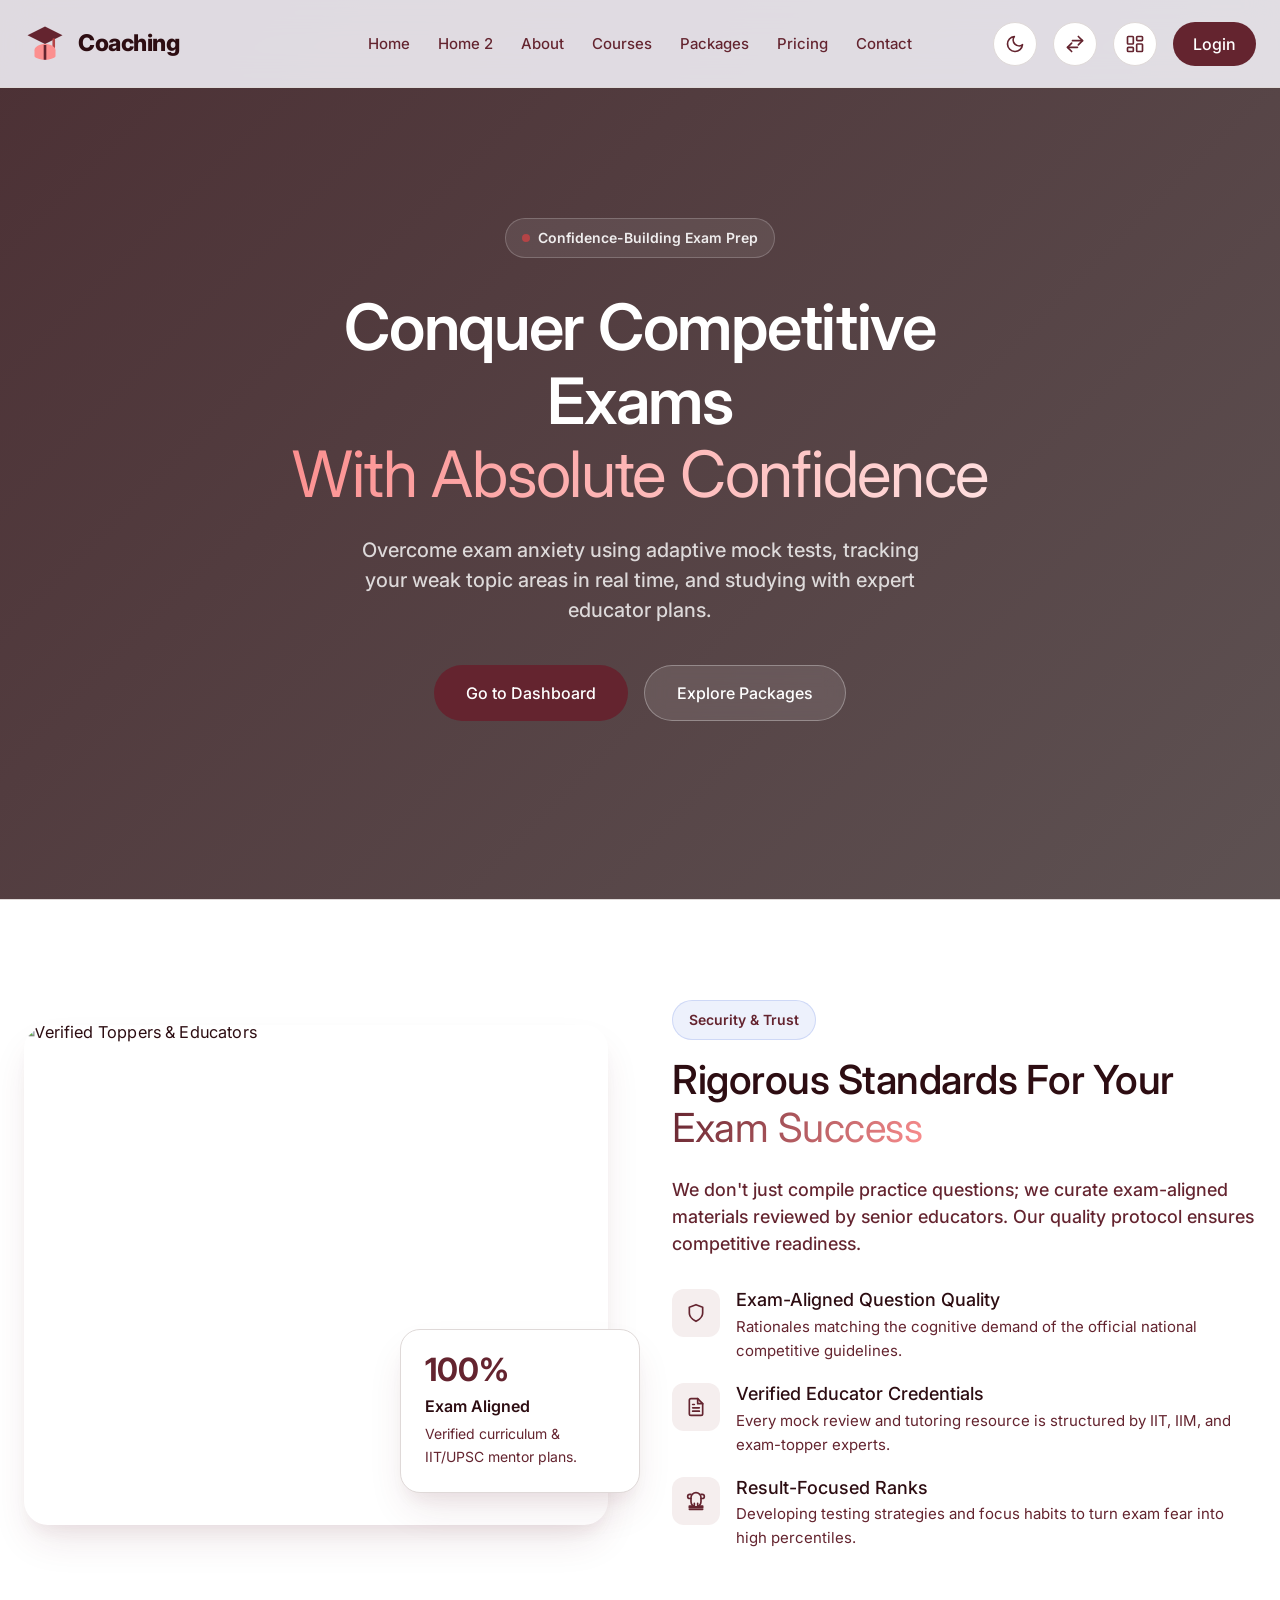
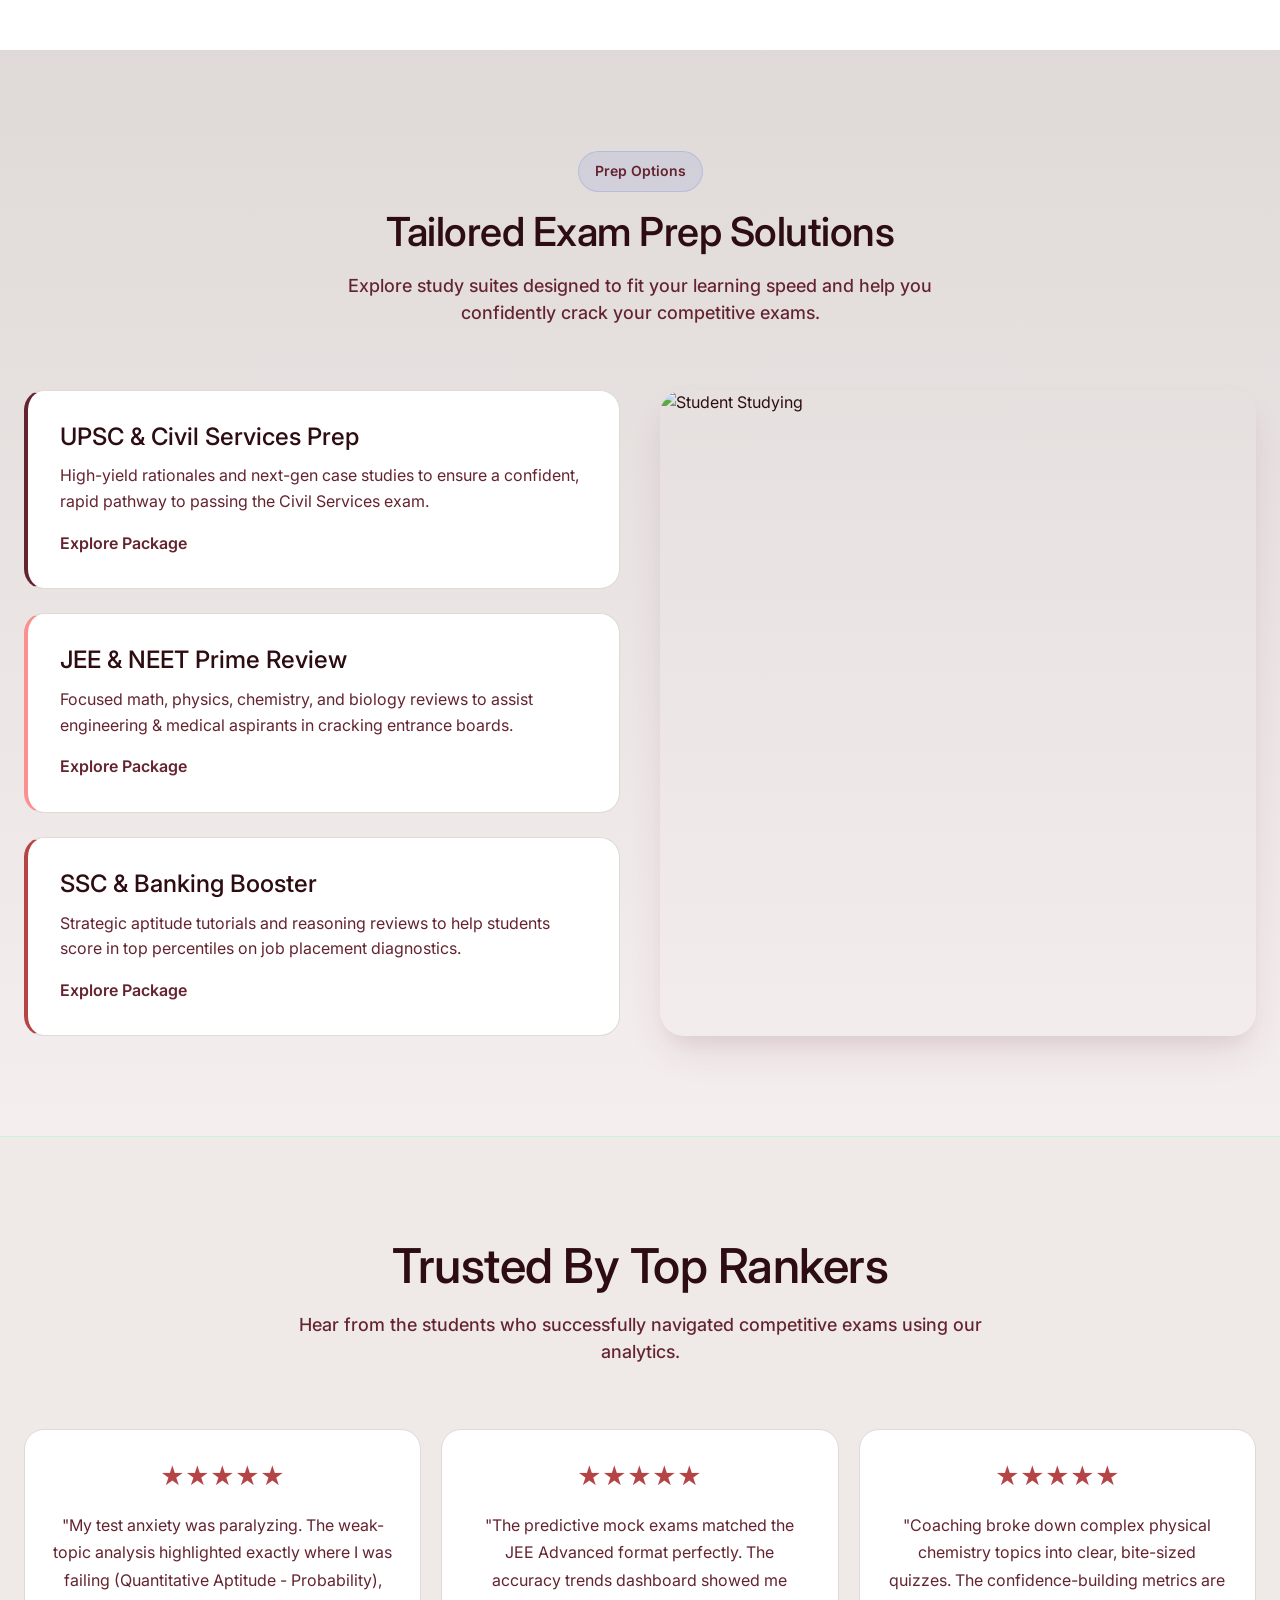
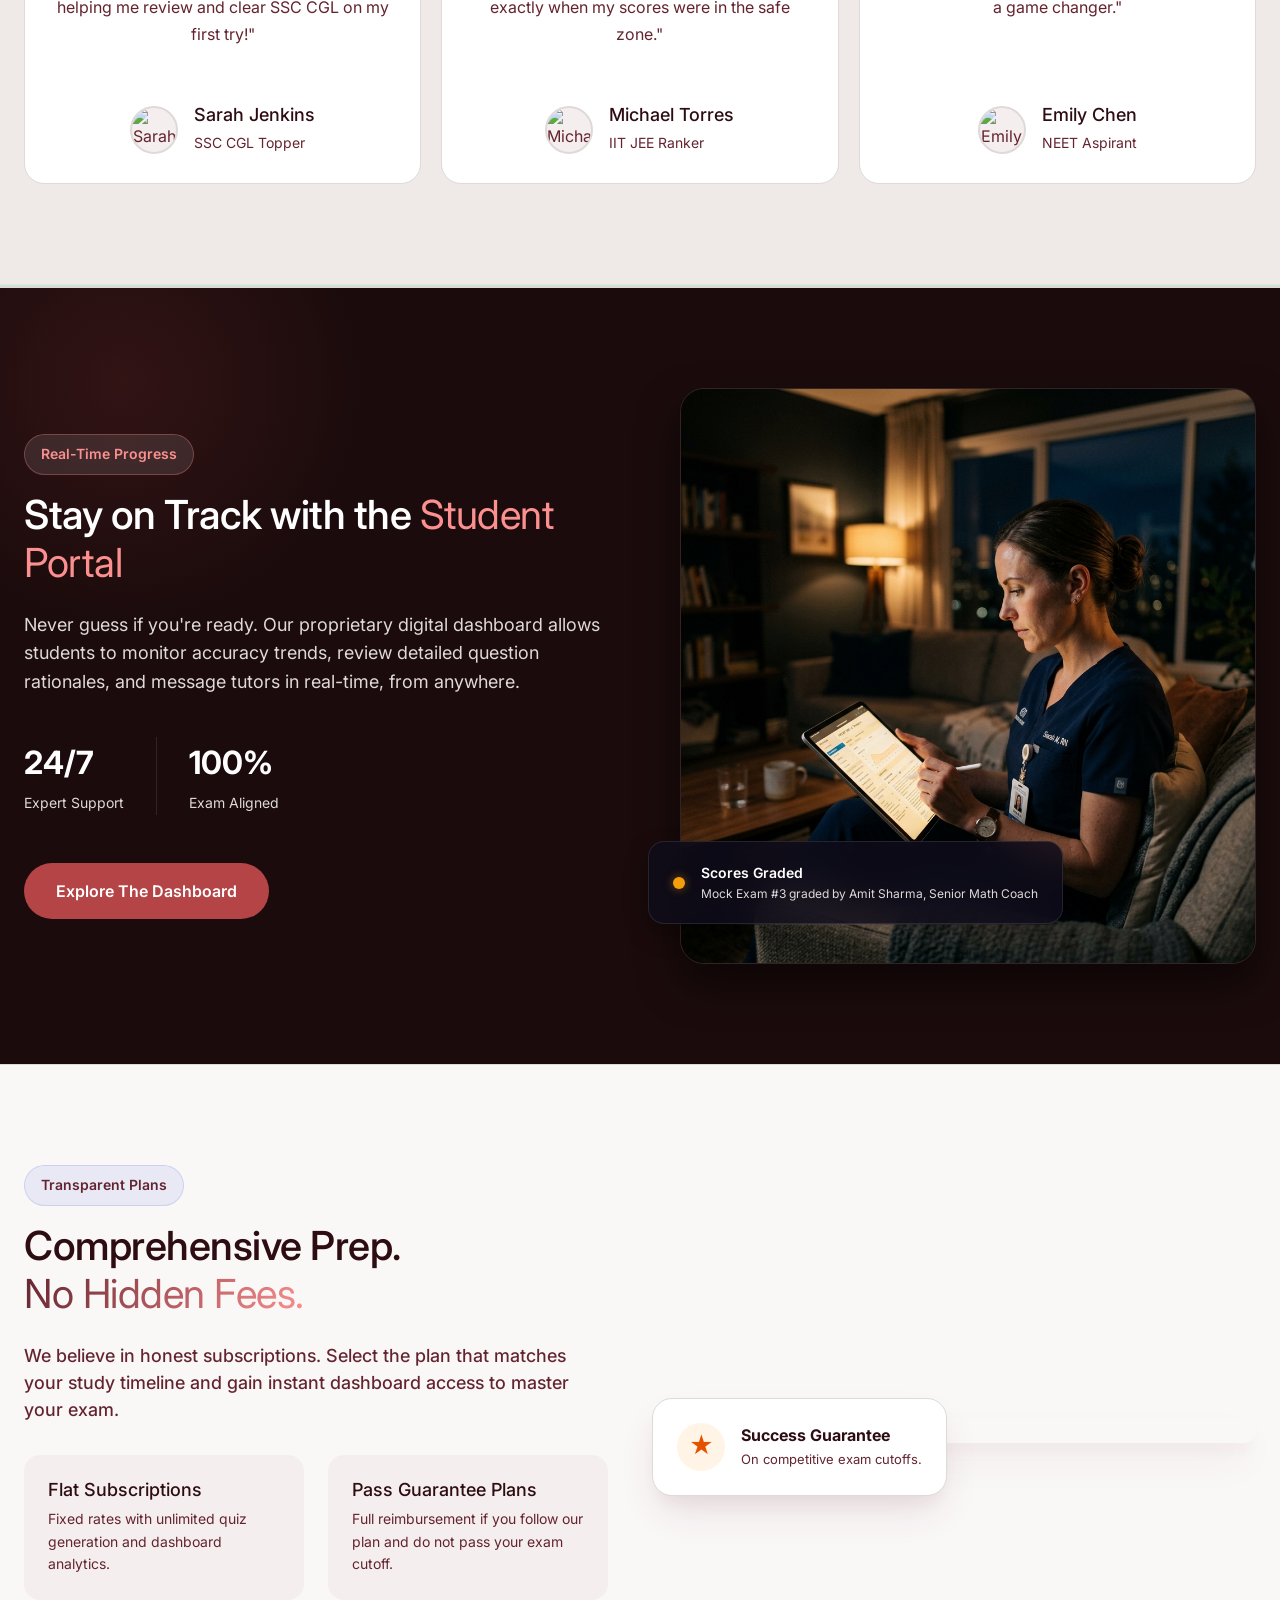
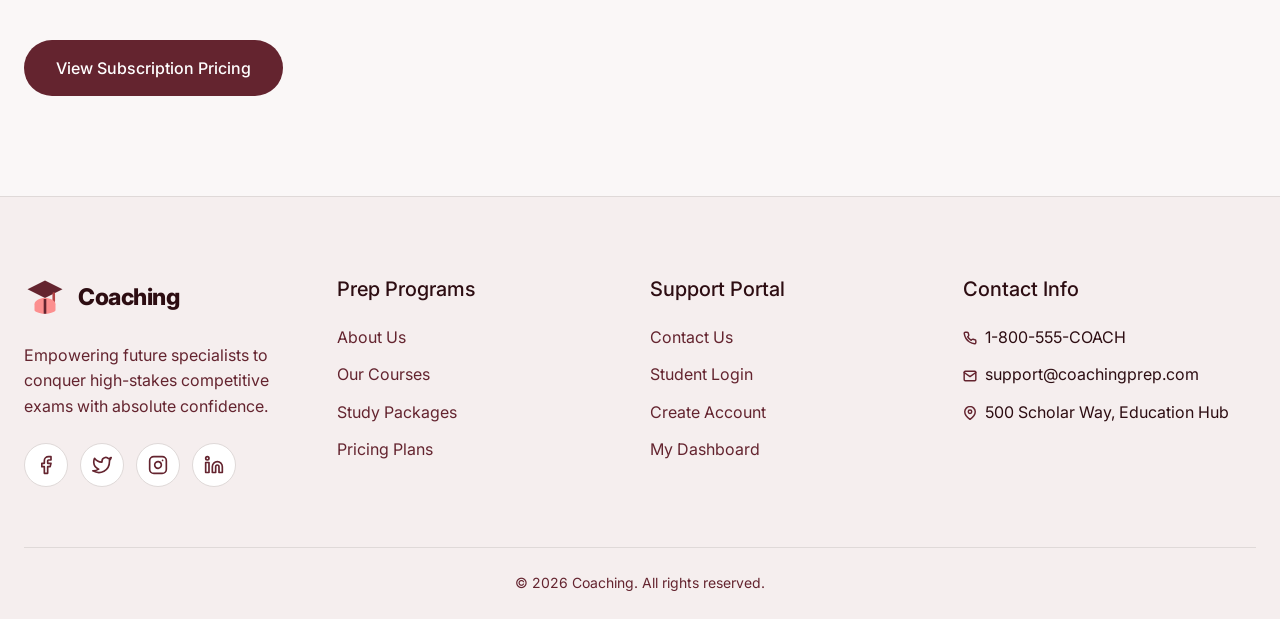
==== index.html @ 8ea2086d "Initial commit" ====
<!DOCTYPE html>
<html lang="en">
<head>
    <meta charset="UTF-8">
    <meta name="viewport" content="width=device-width, initial-scale=1.0">
    <title>Coaching | Competitive Exams Preparation Platform</title>
    <meta name="description" content="Conquer UPSC, JEE, NEET, SSC, and Banking exams. Data-driven study planning, weak topic tracking, and confidence-building progress metrics for ambitious students.">
    <link rel="icon" type="image/svg+xml" href="assets/images/favicon.svg">
    <link rel="stylesheet" href="assets/css/style.css">
    <link rel="stylesheet" href="assets/css/dark-mode.css">
    <link rel="stylesheet" href="assets/css/rtl.css">
</head>
<body>

    <nav class="navbar">
        <div class="container">
            <a href="index.html" class="nav-brand">
                <img src="assets/images/logo.svg" alt="Coaching Logo" class="nav-brand-img">
                <span>Coaching<span class="brand-accent"></span></span>
            </a>
            <ul class="nav-links">
                <li><a href="index.html" class="active">Home</a></li>
                <li><a href="home-2.html">Home 2</a></li>
                <li><a href="about.html">About</a></li>
                <li><a href="courses.html">Courses</a></li>
                <li><a href="study-packages.html">Packages</a></li>
                <li><a href="pricing.html">Pricing</a></li>
                <li><a href="contact.html">Contact</a></li>
            </ul>
            <div class="nav-actions">
                <button id="themeToggle" class="action-icon" aria-label="Toggle Dark Mode" title="Toggle Dark Mode"><svg width="20" height="20" viewBox="0 0 24 24" fill="none" stroke="currentColor" stroke-width="2" stroke-linecap="round" stroke-linejoin="round" style="vertical-align: middle;"><path d="M21 12.79A9 9 0 1 1 11.21 3 7 7 0 0 0 21 12.79z"/></svg></button>
                <button id="rtlToggle" class="action-icon" aria-label="Toggle RTL" title="Toggle RTL"><svg width="20" height="20" viewBox="0 0 24 24" fill="none" stroke="currentColor" stroke-width="2" stroke-linecap="round" stroke-linejoin="round" style="vertical-align: middle;"><polyline points="16 3 21 8 16 13"/><line x1="21" y1="8" x2="9" y2="8"/><polyline points="8 21 3 16 8 11"/><line x1="3" y1="16" x2="15" y2="16"/></svg></button>
                <a href="dashboard.html" class="action-icon" aria-label="Dashboard" title="Dashboard">
                    <svg width="20" height="20" viewBox="0 0 24 24" fill="none" stroke="currentColor" stroke-width="2" stroke-linecap="round" stroke-linejoin="round"><rect width="7" height="9" x="3" y="3" rx="1"/><rect width="7" height="5" x="14" y="3" rx="1"/><rect width="7" height="9" x="14" y="12" rx="1"/><rect width="7" height="5" x="3" y="16" rx="1"/></svg>
                </a>
                <a href="login.html" class="btn btn-primary" style="height: 44px; padding: 0 20px;">Login</a>
                <button class="mobile-menu-toggle action-icon" aria-label="Toggle Menu">☰</button>
            </div>
        </div>
    </nav>

    <!-- Premium SaaS Hero -->
    <section class="hero-premium hero-has-bg" style="background-image: url('https://images.unsplash.com/photo-1523240795612-9a054b0db644?auto=format&fit=crop&w=1600&q=80');">
        <!-- Dark overlay (hidden on 360px, visible on 768px+) -->
        <div class="hero-bg-overlay"></div>
        <div class="container">
            <div class="hero-premium-grid">
                
                <!-- Left Content: 55% -->
                <div class="hero-premium-content fade-up">
                    <div class="badge-premium">
                        <div class="badge-pulse"></div>
                        Confidence-Building Exam Prep
                    </div>
                    
                    <h1>
                        Conquer Competitive Exams<br>
                        <span class="text-highlight">With Absolute Confidence</span>
                    </h1>
                    
                    <p class="subheading" style="transition-delay: 0.1s;">
                        Overcome exam anxiety using adaptive mock tests, tracking your weak topic areas in real time, and studying with expert educator plans.
                    </p>
                    
                    <div class="hero-premium-actions" style="transition-delay: 0.2s;">
                        <a href="dashboard.html" class="btn btn-primary" style="height: 56px; padding: 0 32px; font-size: 16px;">Go to Dashboard</a>
                        <a href="study-packages.html" class="btn btn-glass" style="height: 56px; padding: 0 32px; font-size: 16px; display: inline-flex; align-items: center; justify-content: center; border-radius: 50px; text-decoration: none; font-weight: 500;">Explore Packages</a>
                    </div>
                </div>

                <!-- Right Visual: 45% -->
                <div class="hero-premium-visual fade-up" style="transition-delay: 0.2s;">
                    <div class="hero-image-card">
                        <img src="https://images.unsplash.com/photo-1523240795612-9a054b0db644?auto=format&fit=crop&w=1600&q=80" alt="Coaching Prep Platform" class="img-cover">
                    </div>
                </div>

            </div>
        </div>
    </section>

    <!-- 1. Rigorous Prep Vetting -->
    <section class="premium-section" style="padding: 100px 0; overflow: hidden;">
        <div class="container">
            <div class="grid-2 tab-stack image-first" style="align-items: center; gap: 64px;">
                <!-- Image Side -->
                <div class="fade-up" style="position: relative;">
                    <div style="position: relative; border-radius: 24px; overflow: hidden; box-shadow: var(--shadow-hover);">
                        <img src="https://images.unsplash.com/photo-1427504494785-3a9ca7044f45?auto=format&fit=crop&w=800&q=80" alt="Verified Toppers & Educators" class="img-cover" style="height: 500px; transform: scale(1.02); transition: var(--transition);">
                    </div>
                    <!-- Glassmorphism Badge -->
                    <div class="floating-badge-right" style="position: absolute; bottom: 32px; right: -32px; background: var(--card-bg); border: 1px solid var(--border-color); padding: 24px; border-radius: 20px; box-shadow: var(--shadow-hover); max-width: 240px; z-index: 2;">
                        <div style="color: var(--primary-accent); font-size: 32px; font-weight: 700; line-height: 1;">100%</div>
                        <div style="font-weight: 600; color: var(--text-primary); margin-top: 8px;">Exam Aligned</div>
                        <p style="color: var(--text-secondary); font-size: 14px; margin-top: 4px; margin-bottom: 0;">Verified curriculum & IIT/UPSC mentor plans.</p>
                    </div>
                </div>
                <!-- Content Side -->
                <div class="fade-up" style="transition-delay: 0.2s;">
                    <div class="badge-premium" style="margin-bottom: 16px;">Security & Trust</div>
                    <h2 style="font-size: 40px; line-height: 1.2; margin-bottom: 24px;">Rigorous Standards For Your <span class="text-highlight">Exam Success</span></h2>
                    <p class="subheading" style="margin-bottom: 32px;">We don't just compile practice questions; we curate exam-aligned materials reviewed by senior educators. Our quality protocol ensures competitive readiness.</p>
                    
                    <div style="display: flex; flex-direction: column; gap: 20px;">
                        <div style="display: flex; gap: 16px; align-items: flex-start;">
                            <div style="width: 48px; height: 48px; border-radius: 12px; background: var(--secondary-bg); color: var(--primary-accent); display: flex; align-items: center; justify-content: center; flex-shrink: 0;">
                                <svg width="20" height="20" viewBox="0 0 24 24" fill="none" stroke="currentColor" stroke-width="2" stroke-linecap="round" stroke-linejoin="round"><path d="M12 22s8-4 8-10V5l-8-3-8 3v7c0 6 8 10 8 10z"/></svg>
                            </div>
                            <div>
                                <h4 style="font-size: 18px; margin-bottom: 4px;">Exam-Aligned Question Quality</h4>
                                <p style="color: var(--text-secondary); font-size: 15px; margin: 0;">Rationales matching the cognitive demand of the official national competitive guidelines.</p>
                            </div>
                        </div>
                        <div style="display: flex; gap: 16px; align-items: flex-start;">
                            <div style="width: 48px; height: 48px; border-radius: 12px; background: var(--secondary-bg); color: var(--primary-accent); display: flex; align-items: center; justify-content: center; flex-shrink: 0;">
                                <svg width="20" height="20" viewBox="0 0 24 24" fill="none" stroke="currentColor" stroke-width="2" stroke-linecap="round" stroke-linejoin="round"><path d="M14 2H6a2 2 0 0 0-2 2v16a2 2 0 0 0 2 2h12a2 2 0 0 0 2-2V8z"/><polyline points="14 2 14 8 20 8"/><line x1="16" y1="13" x2="8" y2="13"/><line x1="16" y1="17" x2="8" y2="17"/><polyline points="10 9 9 9 8 9"/></svg>
                            </div>
                            <div>
                                <h4 style="font-size: 18px; margin-bottom: 4px;">Verified Educator Credentials</h4>
                                <p style="color: var(--text-secondary); font-size: 15px; margin: 0;">Every mock review and tutoring resource is structured by IIT, IIM, and exam-topper experts.</p>
                            </div>
                        </div>
                        <div style="display: flex; gap: 16px; align-items: flex-start;">
                            <div style="width: 48px; height: 48px; border-radius: 12px; background: var(--secondary-bg); color: var(--primary-accent); display: flex; align-items: center; justify-content: center; flex-shrink: 0;">
                                <svg width="20" height="20" viewBox="0 0 24 24" fill="none" stroke="currentColor" stroke-width="2" stroke-linecap="round" stroke-linejoin="round"><path d="M6 9H4.5a2.5 2.5 0 0 1 0-5H6"/><path d="M18 9h1.5a2.5 2.5 0 0 0 0-5H18"/><path d="M4 22h16"/><path d="M10 14.66V17c0 .55-.45 1-1 1H4v2h16v-2h-5c-.55 0-1-.45-1-1v-2.34"/><path d="M12 2a6 6 0 0 1 6 6v5a6 6 0 0 1-6 6 6 6 0 0 1-6-6V8a6 6 0 0 1 6-6z"/></svg>
                            </div>
                            <div>
                                <h4 style="font-size: 18px; margin-bottom: 4px;">Result-Focused Ranks</h4>
                                <p style="color: var(--text-secondary); font-size: 15px; margin: 0;">Developing testing strategies and focus habits to turn exam fear into high percentiles.</p>
                            </div>
                        </div>
                    </div>
                </div>
            </div>
        </div>
    </section>

    <!-- 2. Bespoke Study Packages -->
    <section class="premium-section bg-secondary" style="padding: 100px 0; position: relative;">
        <div class="container">
            <div class="section-header text-center fade-up">
                <div class="badge-premium" style="margin-bottom: 16px; margin-left: auto; margin-right: auto;">Prep Options</div>
                <h2 style="font-size: 40px;">Tailored Exam Prep Solutions</h2>
                <p class="subheading" style="margin-left: auto; margin-right: auto; max-width: 600px;">Explore study suites designed to fit your learning speed and help you confidently crack your competitive exams.</p>
            </div>
            
            <div class="grid-2 prep-options-grid" style="gap: 40px; margin-top: 64px; align-items: center;">
                <!-- Left: Stacked Premium Cards -->
                <div class="prep-options-cards" style="display: flex; flex-direction: column; gap: 24px;">
                    <div class="card fade-up" style="border-left: 4px solid var(--primary-accent); padding: 32px; transition: var(--transition);">
                        <h3 style="font-size: 24px; margin-bottom: 12px;">UPSC &amp; Civil Services Prep</h3>
                        <p style="color: var(--text-secondary); margin-bottom: 16px;">High-yield rationales and next-gen case studies to ensure a confident, rapid pathway to passing the Civil Services exam.</p>
                        <a href="study-packages.html" style="color: var(--primary-accent); font-weight: 600; text-decoration: none; display: inline-flex; align-items: center; gap: 8px;">Explore Package</a>
                    </div>
                    <div class="card fade-up" style="border-left: 4px solid var(--support-accent); padding: 32px; transition: var(--transition); transition-delay: 0.1s;">
                        <h3 style="font-size: 24px; margin-bottom: 12px;">JEE &amp; NEET Prime Review</h3>
                        <p style="color: var(--text-secondary); margin-bottom: 16px;">Focused math, physics, chemistry, and biology reviews to assist engineering &amp; medical aspirants in cracking entrance boards.</p>
                        <a href="study-packages.html" style="color: var(--primary-accent); font-weight: 600; text-decoration: none; display: inline-flex; align-items: center; gap: 8px;">Explore Package</a>
                    </div>
                    <div class="card fade-up" style="border-left: 4px solid var(--highlight-accent); padding: 32px; transition: var(--transition); transition-delay: 0.2s;">
                        <h3 style="font-size: 24px; margin-bottom: 12px;">SSC &amp; Banking Booster</h3>
                        <p style="color: var(--text-secondary); margin-bottom: 16px;">Strategic aptitude tutorials and reasoning reviews to help students score in top percentiles on job placement diagnostics.</p>
                        <a href="study-packages.html" style="color: var(--primary-accent); font-weight: 600; text-decoration: none; display: inline-flex; align-items: center; gap: 8px;">Explore Package</a>
                    </div>
                </div>
                
                <!-- Right: Large Image -->
                <div class="fade-up prep-options-image" style="height: 100%; transition-delay: 0.3s;">
                    <img src="https://images.unsplash.com/photo-1516321318423-f06f85e504b3?auto=format&fit=crop&w=800&q=80" alt="Student Studying" style="width: 100%; height: 100%; object-fit: cover; border-radius: 24px; box-shadow: var(--shadow-hover); min-height: 500px;">
                </div>
            </div>
        </div>
    </section>

    <!-- Student Testimonials -->
    <section class="bg-secondary">
        <div class="container text-center fade-up">
            <div class="section-header">
                <h2>Trusted By Top Rankers</h2>
                <p class="subheading">Hear from the students who successfully navigated competitive exams using our analytics.</p>
            </div>
            <div class="grid-3">
                <div class="card" style="align-items: center; text-align: center; display: flex; flex-direction: column;">
                    <div style="color: var(--highlight-accent); font-size: 24px; margin-bottom: 16px;">★★★★★</div>
                    <p class="card-text" style="flex-grow: 1;">"My test anxiety was paralyzing. The weak-topic analysis highlighted exactly where I was failing (Quantitative Aptitude - Probability), helping me review and clear SSC CGL on my first try!"</p>
                    <div style="margin-top: 24px; display: flex; align-items: center; justify-content: center; gap: 16px; width: 100%;">
                        <div style="width: 48px; height: 48px; border-radius: 50%; background: var(--secondary-bg); display: flex; align-items: center; justify-content: center; color: var(--primary-accent); border: 2px solid var(--border-color); flex-shrink: 0;">
                            <img src="https://ui-avatars.com/api/?name=Sarah+Jenkins&background=7C3AED&color=fff" alt="Sarah Jenkins" style="width: 100%; height: 100%; border-radius: 50%; object-fit: cover;">
                        </div>
                        <div style="text-align: left;">
                            <h4 style="font-size: 18px; margin-bottom: 4px;">Sarah Jenkins</h4>
                            <span style="color: var(--text-secondary); font-size: 14px;">SSC CGL Topper</span>
                        </div>
                    </div>
                </div>
                <div class="card" style="align-items: center; text-align: center; display: flex; flex-direction: column;">
                    <div style="color: var(--highlight-accent); font-size: 24px; margin-bottom: 16px;">★★★★★</div>
                    <p class="card-text" style="flex-grow: 1;">"The predictive mock exams matched the JEE Advanced format perfectly. The accuracy trends dashboard showed me exactly when my scores were in the safe zone."</p>
                    <div style="margin-top: 24px; display: flex; align-items: center; justify-content: center; gap: 16px; width: 100%;">
                        <div style="width: 48px; height: 48px; border-radius: 50%; background: var(--secondary-bg); display: flex; align-items: center; justify-content: center; color: var(--primary-accent); border: 2px solid var(--border-color); flex-shrink: 0;">
                            <img src="https://ui-avatars.com/api/?name=Michael+Torres&background=7C3AED&color=fff" alt="Michael Torres" style="width: 100%; height: 100%; border-radius: 50%; object-fit: cover;">
                        </div>
                        <div style="text-align: left;">
                            <h4 style="font-size: 18px; margin-bottom: 4px;">Michael Torres</h4>
                            <span style="color: var(--text-secondary); font-size: 14px;">IIT JEE Ranker</span>
                        </div>
                    </div>
                </div>
                <div class="card" style="align-items: center; text-align: center; display: flex; flex-direction: column;">
                    <div style="color: var(--highlight-accent); font-size: 24px; margin-bottom: 16px;">★★★★★</div>
                    <p class="card-text" style="flex-grow: 1;">"Coaching broke down complex physical chemistry topics into clear, bite-sized quizzes. The confidence-building metrics are a game changer."</p>
                    <div style="margin-top: 24px; display: flex; align-items: center; justify-content: center; gap: 16px; width: 100%;">
                        <div style="width: 48px; height: 48px; border-radius: 50%; background: var(--secondary-bg); display: flex; align-items: center; justify-content: center; color: var(--primary-accent); border: 2px solid var(--border-color); flex-shrink: 0;">
                            <img src="https://ui-avatars.com/api/?name=Emily+Chen&background=7C3AED&color=fff" alt="Emily Chen" style="width: 100%; height: 100%; border-radius: 50%; object-fit: cover;">
                        </div>
                        <div style="text-align: left;">
                            <h4 style="font-size: 18px; margin-bottom: 4px;">Emily Chen</h4>
                            <span style="color: var(--text-secondary); font-size: 14px;">NEET Aspirant</span>
                        </div>
                    </div>
                </div>
            </div>
        </div>
    </section>

    <!-- 3. Next-Gen Study Portal (Dark Mode Section) -->
    <section class="premium-section" style="padding: 100px 0; background: #1B0B0C; color: #FFFFFF; position: relative; overflow: hidden;">
        <!-- Glowing Orb Background Effect -->
        <div style="position: absolute; top: -20%; left: -10%; width: 500px; height: 500px; background: radial-gradient(circle, rgba(180, 68, 70, 0.15) 0%, rgba(27, 11, 12, 0) 70%); border-radius: 50%; z-index: 0;"></div>
        
        <div class="container" style="position: relative; z-index: 1;">
            <div class="grid-2 tab-stack" style="align-items: center; gap: 80px;">
                
                <!-- Content Side -->
                <div class="fade-up">
                    <div class="badge-premium" style="margin-bottom: 16px; background: rgba(255,255,255,0.1); color: #FC8F8F; border-color: rgba(252,143,143,0.3);">Real-Time Progress</div>
                    <h2 style="font-size: 40px; line-height: 1.2; margin-bottom: 24px; color: #FFFFFF;">Stay on Track with the <span style="color: #FC8F8F;">Student Portal</span></h2>
                    <p style="color: #DFD9D8; font-size: 18px; line-height: 1.6; margin-bottom: 40px;">Never guess if you're ready. Our proprietary digital dashboard allows students to monitor accuracy trends, review detailed question rationales, and message tutors in real-time, from anywhere.</p>
                    
                    <div style="display: flex; gap: 32px; margin-bottom: 48px;">
                        <div>
                            <div style="font-size: 32px; font-weight: 700; color: #FFFFFF; margin-bottom: 4px;">24/7</div>
                            <div style="color: #DFD9D8; font-size: 14px;">Expert Support</div>
                        </div>
                        <div style="width: 1px; background: rgba(255,255,255,0.1);"></div>
                        <div>
                            <div style="font-size: 32px; font-weight: 700; color: #FFFFFF; margin-bottom: 4px;">100%</div>
                            <div style="color: #DFD9D8; font-size: 14px;">Exam Aligned</div>
                        </div>
                    </div>
                    
                    <a href="dashboard.html" class="btn btn-primary" style="background: #B44446; border-color: #B44446; color: #FFFFFF; font-weight: 600; padding: 0 32px; height: 56px;">Explore The Dashboard</a>
                </div>

                <!-- Visual Side -->
                <div class="fade-up" style="position: relative; transition-delay: 0.2s;">
                    <img src="assets/images/digital_care_portal.png" alt="Student Progress Portal" style="width: 100%; border-radius: 24px; box-shadow: 0 20px 40px rgba(0,0,0,0.5); border: 1px solid rgba(255,255,255,0.1);">
                    
                    <!-- Floating UI Element -->
                    <div class="floating-badge-left" style="position: absolute; bottom: 40px; left: -32px; background: rgba(15,12,27,0.85); backdrop-filter: blur(16px); padding: 20px 24px; border-radius: 16px; border: 1px solid rgba(255,255,255,0.1); display: flex; align-items: center; gap: 16px; box-shadow: 0 10px 25px rgba(0,0,0,0.3);">
                        <div style="width: 12px; height: 12px; background: #F59E0B; border-radius: 50%; box-shadow: 0 0 10px rgba(245,158,11,0.5);"></div>
                        <div>
                            <div style="color: #FFFFFF; font-weight: 600; font-size: 14px;">Scores Graded</div>
                            <div style="color: #DFD9D8; font-size: 12px;">Mock Exam #3 graded by Amit Sharma, Senior Math Coach</div>
                        </div>
                    </div>
                </div>

            </div>
        </div>
    </section>

    <!-- 4. Transparent Pricing & Value -->
    <section class="premium-section" style="padding: 100px 0;">
        <div class="container">
            <div class="grid-2 tab-stack" style="align-items: center; gap: 64px;">
                <!-- Content Side -->
                <div class="fade-up">
                    <div class="badge-premium" style="margin-bottom: 16px;">Transparent Plans</div>
                    <h2 style="font-size: 40px; line-height: 1.2; margin-bottom: 24px;">Comprehensive Prep.<br><span class="text-highlight">No Hidden Fees.</span></h2>
                    <p class="subheading" style="margin-bottom: 32px;">We believe in honest subscriptions. Select the plan that matches your study timeline and gain instant dashboard access to master your exam.</p>
                    
                    <div class="grid-2" style="gap: 24px; margin-bottom: 40px;">
                        <div style="background: var(--secondary-bg); padding: 24px; border-radius: 16px;">
                            <h4 style="font-size: 18px; margin-bottom: 8px;">Flat Subscriptions</h4>
                            <p style="color: var(--text-secondary); font-size: 14px; margin: 0;">Fixed rates with unlimited quiz generation and dashboard analytics.</p>
                        </div>
                        <div style="background: var(--secondary-bg); padding: 24px; border-radius: 16px;">
                            <h4 style="font-size: 18px; margin-bottom: 8px;">Pass Guarantee Plans</h4>
                            <p style="color: var(--text-secondary); font-size: 14px; margin: 0;">Full reimbursement if you follow our plan and do not pass your exam cutoff.</p>
                        </div>
                    </div>
                    
                    <a href="pricing.html" class="btn btn-primary" style="height: 56px; padding: 0 32px; font-size: 16px;">View Subscription Pricing</a>
                </div>
                
                <!-- Image Side -->
                <div class="fade-up" style="position: relative; transition-delay: 0.2s;">
                    <img src="https://www.famu.edu/students/student-financial-services/img/Payment_In_Person_640x480.jpg" alt="Student Studying Review" style="width: 100%; border-radius: 24px; box-shadow: var(--shadow-hover);">
                    
                    <!-- Floating Guarantee Card -->
                    <div style="position: absolute; top: -20px; left: -20px; background: var(--card-bg); padding: 24px; border-radius: 20px; box-shadow: var(--shadow-hover); border: 1px solid var(--border-color); display: flex; align-items: center; gap: 16px; z-index: 2;">
                        <div style="width: 48px; height: 48px; background: #FFF4E5; color: #E65100; border-radius: 50%; display: flex; align-items: center; justify-content: center; font-size: 24px; font-weight: bold;">★</div>
                        <div>
                            <div style="font-weight: 700; color: var(--text-primary);">Success Guarantee</div>
                            <div style="color: var(--text-secondary); font-size: 13px;">On competitive exam cutoffs.</div>
                        </div>
                    </div>
                </div>
            </div>
        </div>
    </section>

    <!-- Footer -->
    <footer class="footer">
        <div class="container">
            <div class="footer-top grid-4">
                <div class="footer-widget">
                    <a href="index.html" class="nav-brand" style="margin-bottom: 24px; display: inline-flex;">
                        <img src="assets/images/logo.svg" alt="Coaching Logo" class="nav-brand-img">
                        <span>Coaching<span class="brand-accent"></span></span>
                    </a>
                    <p style="color: var(--text-secondary); margin-bottom: 24px;">Empowering future specialists to conquer high-stakes competitive exams with absolute confidence.</p>
                    <div class="social-icons-contact" style="display: flex; gap: 12px;">
                        <a href="#" aria-label="Facebook">
                            <svg width="20" height="20" viewBox="0 0 24 24" fill="none" stroke="currentColor" stroke-width="2" stroke-linecap="round" stroke-linejoin="round"><path d="M18 2h-3a5 5 0 0 0-5 5v3H7v4h3v8h4v-8h3l1-4h-4V7a1 1 0 0 1 1-1h3z"></path></svg>
                        </a>
                        <a href="#" aria-label="Twitter">
                            <svg width="20" height="20" viewBox="0 0 24 24" fill="none" stroke="currentColor" stroke-width="2" stroke-linecap="round" stroke-linejoin="round"><path d="M23 3a10.9 10.9 0 0 1-3.14 1.53 4.48 4.48 0 0 0-7.86 3v1A10.66 10.66 0 0 1 3 4s-4 9 5 13a11.64 11.64 0 0 1-7 2c9 5 20 0 20-11.5a4.5 4.5 0 0 0-.08-.83A7.72 7.72 0 0 0 23 3z"></path></svg>
                        </a>
                        <a href="#" aria-label="Instagram">
                            <svg width="20" height="20" viewBox="0 0 24 24" fill="none" stroke="currentColor" stroke-width="2" stroke-linecap="round" stroke-linejoin="round"><rect x="2" y="2" width="20" height="20" rx="5" ry="5"></rect><path d="M16 11.37A4 4 0 1 1 12.63 8 4 4 0 0 1 16 11.37z"></path><line x1="17.5" y1="6.5" x2="17.51" y2="6.5"></line></svg>
                        </a>
                        <a href="#" aria-label="LinkedIn">
                            <svg width="20" height="20" viewBox="0 0 24 24" fill="none" stroke="currentColor" stroke-width="2" stroke-linecap="round" stroke-linejoin="round"><path d="M16 8a6 6 0 0 1 6 6v7h-4v-7a2 2 0 0 0-2-2 2 2 0 0 0-2 2v7h-4v-7a6 6 0 0 1 6-6z"></path><rect x="2" y="9" width="4" height="12"></rect><circle cx="4" cy="4" r="2"></circle></svg>
                        </a>
                    </div>
                </div>
                <div class="footer-widget">
                    <h4>Prep Programs</h4>
                    <ul class="footer-links">
                        <li><a href="about.html">About Us</a></li>
                        <li><a href="courses.html">Our Courses</a></li>
                        <li><a href="study-packages.html">Study Packages</a></li>
                        <li><a href="pricing.html">Pricing Plans</a></li>
                    </ul>
                </div>
                <div class="footer-widget">
                    <h4>Support Portal</h4>
                    <ul class="footer-links">
                        <li><a href="contact.html">Contact Us</a></li>
                        <li><a href="login.html">Student Login</a></li>
                        <li><a href="register.html">Create Account</a></li>
                        <li><a href="dashboard.html">My Dashboard</a></li>
                    </ul>
                </div>
                <div class="footer-widget">
                    <h4>Contact Info</h4>
                    <ul class="footer-links">
                        <li><svg width="14" height="14" viewBox="0 0 24 24" fill="none" stroke="currentColor" stroke-width="2.5" stroke-linecap="round" stroke-linejoin="round" style="vertical-align: middle; margin-right: 8px; color: var(--primary-accent);"><path d="M22 16.92v3a2 2 0 0 1-2.18 2 19.79 19.79 0 0 1-8.63-3.07 19.5 19.5 0 0 1-6-6 19.79 19.79 0 0 1-3.07-8.67A2 2 0 0 1 4.11 2h3a2 2 0 0 1 2 1.72 12.84 12.84 0 0 0 .7 2.81 2 2 0 0 1-.45 2.11L8.09 9.91a16 16 0 0 0 6 6l1.27-1.27a2 2 0 0 1 2.11-.45 12.84 12.84 0 0 0 2.81.7A2 2 0 0 1 22 16.92z"/></svg>1-800-555-COACH</li>
                        <li><svg width="14" height="14" viewBox="0 0 24 24" fill="none" stroke="currentColor" stroke-width="2.5" stroke-linecap="round" stroke-linejoin="round" style="vertical-align: middle; margin-right: 8px; color: var(--primary-accent);"><path d="M4 4h16c1.1 0 2 .9 2 2v12c0 1.1-.9 2-2 2H4c-1.1 0-2-.9-2-2V6c0-1.1.9-2 2-2z"/><polyline points="22,6 12,13 2,6"/></svg>support@coachingprep.com</li>
                        <li><svg width="14" height="14" viewBox="0 0 24 24" fill="none" stroke="currentColor" stroke-width="2.5" stroke-linecap="round" stroke-linejoin="round" style="vertical-align: middle; margin-right: 8px; color: var(--primary-accent);"><path d="M21 10c0 7-9 13-9 13s-9-6-9-13a9 9 0 0 1 18 0z"/><circle cx="12" cy="10" r="3"/></svg>500 Scholar Way, Education Hub</li>
                    </ul>
                </div>
            </div>
            <div class="footer-bottom" style="justify-content: center; text-align: center;">
                <p>&copy; 2026 Coaching. All rights reserved.</p>
            </div>
        </div>
    </footer>

    <script src="assets/js/main.js"></script>
</body>
</html>
---- assets/css/style.css ----
@import url('https://fonts.googleapis.com/css2?family=Inter:wght@100..900&display=swap');

:root {
    --primary-bg: #FAF7F7;
    --secondary-bg: #F5EEEE;
    --section-alt-bg: #EFE9E8;
    /* Slightly deeper rose-grey for alternating sections */
    --section-accent-bg: #DFD9D8;
    /* Warm rose-grey from the palette for contrast sections */
    --section-warm-bg: #FAF7F7;
    /* Soft rose-tinted off-white for subtle sections */
    --card-bg: #FFFFFF;
    --primary-accent: #64242F;
    --secondary-accent: #B44446;
    --support-accent: #FC8F8F;
    --highlight-accent: #B44446;
    --text-primary: #2D0D12;
    --text-secondary: #64242F;
    --border-color: #DFD9D8;

    --font-primary: 'Inter', sans-serif;

    --transition: all 0.4s cubic-bezier(0.16, 1, 0.3, 1);
    --border-radius: 20px;
    --container-max-width: 1280px;
    --shadow: 0 4px 24px -4px rgba(100, 36, 47, 0.06), 0 2px 8px -2px rgba(100, 36, 47, 0.03);
    --shadow-hover: 0 20px 40px -8px rgba(100, 36, 47, 0.12), 0 12px 16px -6px rgba(100, 36, 47, 0.06);
}

* {
    margin: 0;
    padding: 0;
    box-sizing: border-box;
}

html,
body {
    overflow-x: hidden;
    width: 100%;
}

body {
    background-color: var(--primary-bg);
    color: var(--text-primary);
    font-family: var(--font-primary);
    font-weight: 400;
    line-height: 1.6;
    transition: background-color 0.3s ease, color 0.3s ease;
    -webkit-font-smoothing: antialiased;
}

/* Typography System */
h1,
h2,
h3,
h4,
h5,
h6 {
    color: var(--text-primary);
    margin-bottom: 1rem;
    line-height: 1.2;
}

h1 {
    font-size: 72px;
    font-weight: 580;
    letter-spacing: -1px;
}

h2 {
    font-size: 48px;
    font-weight: 540;
    letter-spacing: -0.5px;
}

h3 {
    font-size: 32px;
    font-weight: 520;
}

h4 {
    font-size: 24px;
    font-weight: 500;
}

h5 {
    font-size: 20px;
    font-weight: 500;
}

h6 {
    font-size: 16px;
    font-weight: 500;
}

p,
span,
div {
    font-weight: 400;
}

b,
strong {
    font-weight: 500;
}

.subheading {
    font-weight: 480;
    color: var(--text-secondary);
    font-size: 1.125rem;
    margin-bottom: 1.5rem;
    line-height: 1.5;
}

label {
    font-weight: 480;
    color: var(--text-primary);
    display: block;
    margin-bottom: 8px;
}

.caption,
small {
    font-size: 14px;
    font-weight: 400;
}

/* Responsive Typography */
@media (max-width: 1024px) {
    h1 {
        font-size: 44px;
    }

    h2 {
        font-size: 36px;
    }
}

@media (max-width: 768px) {
    h1 {
        font-size: 34px;
    }

    h2 {
        font-size: 30px;
    }
}

/* Container */
.container {
    width: 100%;
    max-width: var(--container-max-width);
    margin: 0 auto;
    padding: 0 24px;
}

/* CTA Design System */
.btn {
    display: inline-flex;
    align-items: center;
    justify-content: center;
    padding: 0 32px;
    font-family: var(--font-primary);
    font-weight: 500;
    font-size: 16px;
    border-radius: 50px;
    text-decoration: none;
    transition: var(--transition);
    cursor: pointer;
    border: none;
    height: 56px;
    line-height: 1;
    white-space: nowrap;
}

.btn-primary {
    background-color: var(--primary-accent);
    color: #FFFFFF;
}

.btn-primary:hover {
    background-color: var(--secondary-accent);
    transform: translateY(-3px) scale(1.01);
    box-shadow: 0 12px 28px rgba(180, 68, 70, 0.25);
}

.btn-secondary {
    background-color: transparent;
    color: var(--primary-accent);
    border: 2px solid var(--primary-accent);
}

.btn-secondary:hover {
    background: var(--primary-accent) !important;
    color: #FFFFFF !important;
    border-color: var(--primary-accent) !important;
}

.btn-accent {
    background-color: var(--highlight-accent);
    color: var(--text-primary);
}

.btn-accent:hover {
    background-color: #D97706;
    transform: translateY(-3px) scale(1.01);
    box-shadow: 0 12px 28px rgba(245, 158, 11, 0.25);
}

/* Navbar */
.navbar {
    position: fixed;
    top: 0;
    left: 0;
    width: 100%;
    height: 88px;
    z-index: 1000;
    background: rgba(250, 248, 255, 0.85);
    backdrop-filter: blur(16px);
    -webkit-backdrop-filter: blur(16px);
    border-bottom: 1px solid var(--border-color);
    transition: var(--transition);
}

.navbar .container {
    display: flex;
    align-items: center;
    justify-content: space-between;
    height: 100%;
    position: relative;
}

.nav-brand {
    display: flex;
    align-items: center;
    gap: 12px;
    text-decoration: none;
    transition: var(--transition);
}

.nav-brand:hover .nav-brand-icon {
    transform: translateY(-2px) scale(1.05);
    filter: drop-shadow(0 8px 18px rgba(180, 68, 70, 0.25));
}

.nav-brand-icon {
    width: 42px;
    height: 42px;
    display: flex;
    align-items: center;
    justify-content: center;
    transition: all 0.3s cubic-bezier(0.16, 1, 0.3, 1);
}

.nav-brand-img {
    height: 42px;
    width: auto;
    object-fit: contain;
    border-radius: 8px;
    transition: transform 0.3s cubic-bezier(0.16, 1, 0.3, 1);
}

.nav-brand:hover .nav-brand-img {
    transform: translateY(-2px) scale(1.05);
    filter: drop-shadow(0 6px 16px rgba(180, 68, 70, 0.2));
}

.nav-brand-icon svg {
    width: 38px;
    height: 38px;
}

.nav-brand span {
    font-size: 23px;
    font-weight: 800;
    color: var(--text-primary);
    letter-spacing: -0.5px;
    display: inline-flex;
    align-items: center;
}

.nav-brand .brand-accent {
    color: var(--primary-accent);
    font-weight: 800;
    margin-left: 2px;
}

.nav-brand .brand-tag {
    font-size: 10px;
    font-weight: 700;
    text-transform: uppercase;
    letter-spacing: 0.5px;
    background: var(--section-accent-bg);
    color: var(--primary-accent);
    padding: 2px 7px;
    border-radius: 6px;
    margin-left: 8px;
}

.nav-links {
    display: flex;
    align-items: center;
    gap: 28px;
    list-style: none;
    position: absolute;
    left: 50%;
    transform: translateX(-50%);
}

.nav-links a {
    text-decoration: none;
    color: var(--text-secondary);
    font-weight: 480;
    font-size: 15px;
    transition: var(--transition);
}

.nav-links a:hover,
.nav-links a.active {
    color: var(--primary-accent);
}

.nav-actions {
    display: flex;
    align-items: center;
    gap: 16px;
}

.action-icon {
    background: none;
    border: none;
    color: var(--text-secondary);
    cursor: pointer;
    font-size: 20px;
    width: 44px;
    height: 44px;
    border-radius: 50%;
    display: flex;
    align-items: center;
    justify-content: center;
    transition: var(--transition);
    background-color: var(--card-bg);
    border: 1px solid var(--border-color);
}

.action-icon:hover {
    color: var(--primary-accent);
    border-color: var(--primary-accent);
}

.nav-menu {
    display: flex;
    align-items: center;
    justify-content: flex-end;
    flex-grow: 1;
}

.mobile-close-btn {
    display: none;
}

.mobile-menu-toggle {
    display: none;
}

/* === 1024px Navbar: Keep horizontal like 1440px desktop === */
@media (max-width: 1024px) and (min-width: 769px) {

    /* Keep hamburger hidden — navbar stays full horizontal */
    .mobile-menu-toggle {
        display: none !important;
    }

    /* Keep nav-links centered in the bar */
    .nav-links {
        position: absolute;
        left: 50%;
        transform: translateX(-50%);
        flex-direction: row;
        gap: 20px;
        /* Slightly tighter gap than 1440px */
        align-items: center;
        margin-bottom: 0;
        width: auto;
    }

    .nav-links a {
        font-size: 14px;
        /* Slightly smaller to fit */
    }

    /* Shrink logo text slightly */
    .nav-brand span {
        font-size: 19px;
    }

    /* Compact action icons */
    .nav-actions {
        display: flex;
        flex-direction: row;
        gap: 10px;
        width: auto;
    }

    .nav-actions .action-icon {
        width: 38px;
        height: 38px;
        font-size: 17px;
    }

    .nav-actions .btn {
        height: 38px;
        padding: 0 16px;
        font-size: 14px;
    }
}

/* Below 768px: Hamburger mobile menu */
@media (max-width: 768px) {
    .mobile-menu-toggle {
        display: flex;
    }

    .nav-menu {
        position: fixed;
        top: 0;
        right: 0;
        transform: translateX(100%);
        width: max-content;
        height: 100vh;
        background-color: var(--card-bg);
        flex-direction: column;
        justify-content: flex-start;
        align-items: flex-start;
        padding: 80px 40px 40px;
        margin-left: 0;
        box-shadow: -10px 0 30px rgba(0, 0, 0, 0.1);
        transition: transform 0.3s ease-in-out;
        z-index: 1001;
        overflow-y: auto;
    }

    .nav-menu.active {
        transform: translateX(0);
    }

    .mobile-close-btn {
        display: block;
        position: absolute;
        top: 24px;
        right: 24px;
        background: none;
        border: none;
        font-size: 24px;
        color: var(--text-primary);
        cursor: pointer;
    }

    .nav-links {
        position: relative;
        left: auto;
        transform: none;
        flex-direction: column;
        width: 100%;
        gap: 20px;
        margin-bottom: 32px;
        align-items: flex-start;
    }

    .nav-actions {
        display: grid;
        grid-template-columns: max-content max-content max-content;
        width: 100%;
        gap: 16px;
        align-items: center;
    }

    .nav-actions .btn {
        grid-column: 1 / -1;
        width: 100%;
    }
}

/* Base Sections */
section {
    padding: 100px 0;
    position: relative;
}

section.bg-secondary {
    background-color: var(--secondary-bg);
}

.section-header {
    text-align: center;
    max-width: 760px;
    margin: 0 auto 64px;
}

/* Generic Cards */
.card {
    background-color: var(--card-bg);
    border-radius: var(--border-radius);
    padding: 28px;
    border: 1px solid var(--border-color);
    transition: var(--transition);
    height: 100%;
    display: flex;
    flex-direction: column;
}

.card:hover {
    box-shadow: var(--shadow-hover);
    transform: translateY(-8px);
    border-color: transparent;
}

.card-icon {
    width: 64px;
    height: 64px;
    background-color: var(--secondary-bg);
    border-radius: 16px;
    display: flex;
    align-items: center;
    justify-content: center;
    margin-bottom: 24px;
    color: var(--primary-accent);
    font-size: 28px;
}

.card-title {
    font-size: 24px;
    font-weight: 500;
    margin-bottom: 16px;
    color: var(--text-primary);
    min-height: 58px;
}

.card-text {
    color: var(--text-secondary);
    margin-bottom: 32px;
    flex-grow: 1;
    line-height: 1.7;
}

section:not(.dashboard-section) .card .btn,
section:not(.dashboard-section) .card .btn-secondary {
    align-self: flex-start;
    margin-top: auto;
}

/* Layout Utilities */
.grid-2 {
    display: grid;
    grid-template-columns: repeat(2, 1fr);
    gap: 20px;
}

.grid-3 {
    display: grid;
    grid-template-columns: repeat(3, 1fr);
    gap: 20px;
}

.grid-4 {
    display: grid;
    grid-template-columns: repeat(4, 1fr);
    gap: 20px;
}

/* Table Utilities */
.table-responsive {
    width: 100%;
    overflow-x: auto;
    -webkit-overflow-scrolling: touch;
}

@media (max-width: 992px) {
    .grid-4 {
        grid-template-columns: repeat(2, 1fr);
    }

    .grid-3 {
        grid-template-columns: repeat(2, 1fr);
    }

    /* Center the last odd child (e.g. 3rd card) in a 2-column grid */
    .grid-3>div:last-child:nth-child(odd) {
        grid-column: 1 / -1;
        justify-self: center;
        width: calc(50% - 20px);
    }

    section:not(.dashboard-section) .card .btn,
    section:not(.dashboard-section) .card .btn-secondary {
        align-self: center;
        width: 100%;
        display: flex;
        justify-content: center;
    }

    .tab-stack {
        display: flex !important;
        flex-direction: column;
    }

    .tab-stack.image-first {
        flex-direction: column-reverse;
    }
}

@media (max-width: 768px) {
    section {
        padding: 60px 0;
    }
}

@media (max-width: 640px) {

    .grid-3,
    .grid-4 {
        grid-template-columns: 1fr;
    }

    .grid-2 {
        grid-template-columns: 1fr;
    }

    /* Reset centering on mobile */
    .grid-3>div:last-child:nth-child(odd) {
        grid-column: auto;
        justify-self: stretch;
        width: 100%;
    }
}

/* Helper Utilities */
.text-center {
    text-align: center;
}

.mt-1 {
    margin-top: 8px;
}

.mt-2 {
    margin-top: 16px;
}

.mt-3 {
    margin-top: 24px;
}

.mt-4 {
    margin-top: 32px;
}

.mt-5 {
    margin-top: 48px;
}

.mb-1 {
    margin-bottom: 8px;
}

.mb-2 {
    margin-bottom: 16px;
}

.mb-3 {
    margin-bottom: 24px;
}

.mb-4 {
    margin-bottom: 32px;
}

.mb-5 {
    margin-bottom: 48px;
}

/* Images */
img {
    max-width: 100%;
    height: auto;
    border-radius: var(--border-radius);
    display: block;
}

.img-cover {
    width: 100%;
    height: 100%;
    object-fit: cover;
}

/* Badge */
.badge {
    display: inline-flex;
    padding: 6px 16px;
    background-color: var(--support-accent);
    color: #fff;
    border-radius: 50px;
    font-size: 14px;
    font-weight: 500;
    margin-bottom: 24px;
}

/* Form Styles */
.form-group {
    margin-bottom: 24px;
}

.form-control {
    width: 100%;
    height: 56px;
    padding: 0 20px;
    border: 1px solid var(--border-color);
    border-radius: var(--border-radius);
    background-color: var(--card-bg);
    color: var(--text-primary);
    font-family: var(--font-primary);
    font-size: 16px;
    transition: var(--transition);
}

.form-control:focus {
    outline: none;
    border-color: var(--primary-accent);
    box-shadow: 0 0 0 4px rgba(59, 126, 161, 0.1);
}

textarea.form-control {
    height: auto;
    padding: 20px;
    resize: none;
}

select.form-control {
    appearance: none;
    -webkit-appearance: none;
    -moz-appearance: none;
    background-image: url("data:image/svg+xml;charset=UTF-8,%3csvg xmlns='http://www.w3.org/2000/svg' viewBox='0 0 24 24' fill='none' stroke='%2394A3B8' stroke-width='2' stroke-linecap='round' stroke-linejoin='round'%3e%3cpolyline points='6 9 12 15 18 9'%3e%3c/polyline%3e%3c/svg%3e");
    background-repeat: no-repeat;
    background-position: right 20px center;
    background-size: 16px;
    padding-right: 48px;
}

/* Premium Hero Section */
.hero-premium {
    position: relative;
    overflow: hidden;
    min-height: 100vh;
    height: auto;
    display: flex;
    align-items: center;
    background-color: var(--primary-bg);
    padding-top: 88px;
    padding-bottom: 60px;
    border-bottom: 1px solid var(--border-color);
}

.hero-premium::before {
    content: '';
    position: absolute;
    top: -20%;
    left: -10%;
    width: 70%;
    height: 70%;
    background: radial-gradient(circle, rgba(29, 78, 216, 0.12) 0%, transparent 70%);
    z-index: 0;
    pointer-events: none;
}

.hero-premium .container {
    position: relative;
    z-index: 2;
}

.hero-premium-grid {
    display: flex;
    flex-direction: column;
    align-items: center;
    text-align: center;
    gap: 60px;
    padding-top: 60px;
}

/* === 1024px: Hero height (slightly increased) === */
@media (max-width: 1024px) and (min-width: 769px) {
    .hero-premium {
        min-height: 70vh;
        padding-top: 130px;
        padding-bottom: 80px;
    }

    .hero-premium-grid {
        padding-top: 20px;
        gap: 40px;
    }

    .hero-premium-visual {
        height: 420px;
        max-width: 760px;
    }

    .hero-premium h1 {
        font-size: clamp(36px, 4.5vw, 56px);
    }
}

/* Smaller breakpoints — centering is already handled by default flex-column */
@media (max-width: 992px) {
    .hero-premium-grid {
        gap: 48px;
    }

    .hero-premium-visual {
        max-width: 600px;
    }
}

.hero-premium-content {
    max-width: 760px;
    width: 100%;
    text-align: center;
    display: flex;
    flex-direction: column;
    align-items: center;
}

.badge-premium {
    display: inline-flex;
    align-items: center;
    gap: 8px;
    padding: 8px 16px;
    background: rgba(29, 78, 216, 0.08);
    border: 1px solid rgba(29, 78, 216, 0.15);
    border-radius: 50px;
    color: var(--primary-accent);
    font-size: 14px;
    font-weight: 600;
    margin-bottom: 32px;
}

.badge-pulse {
    width: 8px;
    height: 8px;
    background-color: var(--highlight-accent);
    border-radius: 50%;
    animation: pulseGlow 2s infinite;
}

@keyframes pulseGlow {
    0% {
        box-shadow: 0 0 0 0 rgba(243, 156, 18, 0.7);
    }

    70% {
        box-shadow: 0 0 0 6px rgba(243, 156, 18, 0);
    }

    100% {
        box-shadow: 0 0 0 0 rgba(243, 156, 18, 0);
    }
}

.hero-premium h1 {
    font-size: clamp(40px, 5vw, 64px);
    line-height: 1.15;
    margin-bottom: 24px;
    letter-spacing: -0.02em;
}

.text-highlight {
    color: transparent;
    background: linear-gradient(120deg, var(--primary-accent), var(--support-accent));
    -webkit-background-clip: text;
    background-clip: text;
    display: inline-block;
}

.hero-has-bg .text-highlight,
.page-hero .text-highlight {
    background: linear-gradient(120deg, #FC8F8F, #FFDFDF) !important;
    -webkit-background-clip: text !important;
    background-clip: text !important;
    -webkit-text-fill-color: transparent !important;
    color: transparent !important;
}

.hero-premium .subheading {
    font-size: 20px;
    color: var(--text-secondary);
    margin-bottom: 40px;
    max-width: 560px;
    text-align: center;
}

.hero-premium-actions {
    display: flex;
    gap: 16px;
    align-items: center;
    justify-content: center;
    flex-wrap: wrap;
    margin-bottom: 48px;
}

.btn-glass {
    background: rgba(0, 0, 0, 0.03);
    border: 1px solid rgba(0, 0, 0, 0.1);
    color: var(--text-primary);
    backdrop-filter: blur(10px);
}

[data-theme="dark"] .btn-glass {
    background: rgba(255, 255, 255, 0.05);
    border: 1px solid rgba(255, 255, 255, 0.1);
}

.btn-glass:hover {
    background: var(--primary-accent) !important;
    color: #FFFFFF !important;
    border-color: var(--primary-accent) !important;
}

[data-theme="dark"] .btn-glass:hover {
    background: var(--primary-accent) !important;
    color: #FFFFFF !important;
    border-color: var(--primary-accent) !important;
}

.social-proof {
    display: flex;
    align-items: center;
    gap: 16px;
    padding-top: 32px;
    border-top: 1px solid var(--border-color);
}

.avatar-group {
    display: flex;
}

.avatar-group img {
    width: 32px;
    height: 32px;
    border-radius: 50%;
    border: 2px solid var(--primary-bg);
    margin-left: -10px;
}

.avatar-group img:first-child {
    margin-left: 0;
}

.hero-premium-visual {
    position: relative;
    width: 100%;
    max-width: 960px;
    height: 520px;
    perspective: 1000px;
}

.hero-image-card {
    position: absolute;
    inset: 20px;
    border-radius: 32px;
    overflow: hidden;
    box-shadow: 0 30px 60px rgba(0, 0, 0, 0.3);
    z-index: 2;
    transform: rotateY(-5deg) rotateX(5deg);
    transition: transform 0.8s cubic-bezier(0.2, 0.8, 0.2, 1);
}

.hero-premium-visual:hover .hero-image-card {
    transform: rotateY(0deg) rotateX(0deg);
}

.glass-panel-bg {
    position: absolute;
    inset: 0;
    background: rgba(255, 255, 255, 0.03);
    border: 1px solid rgba(255, 255, 255, 0.1);
    border-radius: 32px;
    backdrop-filter: blur(20px);
    z-index: 1;
    transform: translate(20px, 20px) rotate(-3deg);
}

[data-theme="light"] .glass-panel-bg {
    background: rgba(0, 0, 0, 0.03);
    border: 1px solid rgba(0, 0, 0, 0.05);
}

.floating-stat-card {
    position: absolute;
    background: var(--card-bg);
    padding: 16px 24px;
    border-radius: 16px;
    border: 1px solid var(--border-color);
    box-shadow: 0 20px 40px rgba(0, 0, 0, 0.15);
    z-index: 3;
    display: flex;
    align-items: center;
    gap: 12px;
    animation: floatAnim 6s ease-in-out infinite;
    backdrop-filter: blur(10px);
}

.stat-1 {
    top: 40px;
    right: -20px;
    animation-delay: 0s;
}

.stat-2 {
    bottom: 60px;
    left: -20px;
    animation-delay: -2s;
}

.stat-3 {
    bottom: 180px;
    right: -30px;
    animation-delay: -4s;
}

@keyframes floatAnim {

    0%,
    100% {
        transform: translateY(0);
    }

    50% {
        transform: translateY(-15px);
    }
}

.stat-icon {
    width: 40px;
    height: 40px;
    border-radius: 12px;
    background: rgba(29, 78, 216, 0.08);
    color: var(--primary-accent);
    display: flex;
    align-items: center;
    justify-content: center;
    font-size: 20px;
}

/* Hero Section 2 */
.hero-2 {
    padding: 180px 0 120px;
    text-align: center;
    position: relative;
    background-color: var(--secondary-bg);
}

.timeline-container {
    margin-top: 60px;
    position: relative;
}

/* Dashboard Specific Styles */
.dashboard-layout {
    display: flex;
    min-height: 100vh;
    padding-top: 88px;
    /* Navbar height */
}

.dashboard-sidebar {
    width: 280px;
    background-color: var(--card-bg);
    border-right: 1px solid var(--border-color);
    padding: 32px 0;
    position: fixed;
    height: calc(100vh - 88px);
    overflow-y: auto;
}

.dashboard-nav {
    list-style: none;
}

.dashboard-nav li a {
    display: flex;
    align-items: center;
    gap: 16px;
    padding: 16px 32px;
    color: var(--text-secondary);
    text-decoration: none;
    font-weight: 500;
    transition: var(--transition);
    border-left: 4px solid transparent;
}

.dashboard-nav li a:hover,
.dashboard-nav li a.active {
    background-color: var(--secondary-bg);
    color: var(--primary-accent);
    border-left-color: var(--primary-accent);
}

.dashboard-main-area {
    flex: 1;
    min-width: 0;
}

.dashboard-content {
    flex: 1;
    margin-left: 280px;
    padding: 48px;
    background-color: var(--primary-bg);
    min-height: calc(100vh - 88px);
    min-width: 0;
}

.dashboard-section {
    display: none;
    animation: fadeIn 0.4s ease;
}

.dashboard-section.active {
    display: block;
}

/* Chat Layout Fixes */
.chat-wrapper {
    display: flex;
    flex-direction: column;
}

.chat-container {
    flex-direction: row !important;
    height: calc(100vh - 230px);
    min-height: 500px;
}

.chat-sidebar {
    width: 320px;
    flex-shrink: 0;
    display: flex;
    flex-direction: column;
    overflow: hidden;
}

/* Chat area (right side) must be flex + shrink so messages scroll */
.chat-container>div:last-child {
    flex: 1;
    min-width: 0;
    display: flex;
    flex-direction: column;
    overflow: hidden;
}

/* Premium Chat Input Bar */
.chat-input-bar {
    display: flex;
    align-items: center;
    gap: 10px;
    padding: 14px 20px;
    background: var(--card-bg);
    border-top: 1px solid var(--border-color);
    flex-shrink: 0;
}

.chat-attach-btn {
    width: 40px;
    height: 40px;
    border-radius: 50%;
    border: none;
    background: var(--secondary-bg);
    color: var(--text-secondary);
    font-size: 18px;
    cursor: pointer;
    display: flex;
    align-items: center;
    justify-content: center;
    flex-shrink: 0;
    transition: background 0.2s;
}

.chat-attach-btn:hover {
    background: var(--border-color);
}

.chat-input-field {
    flex: 1;
    height: 44px;
    background: var(--secondary-bg);
    border: 1px solid var(--border-color);
    border-radius: 22px;
    padding: 0 18px;
    font-size: 14px;
    color: var(--text-primary);
    outline: none;
    transition: border-color 0.2s;
    min-width: 0;
}

.chat-input-field:focus {
    border-color: var(--primary-accent);
}

.chat-input-field::placeholder {
    color: var(--text-secondary);
}

.chat-send-btn {
    height: 44px;
    padding: 0 20px;
    background: var(--primary-accent);
    color: #fff;
    border: none;
    border-radius: 22px;
    font-size: 14px;
    font-weight: 500;
    cursor: pointer;
    display: flex;
    align-items: center;
    gap: 8px;
    flex-shrink: 0;
    transition: background 0.2s, transform 0.1s;
}

.chat-send-btn:hover {
    background: #1a40b0;
    transform: scale(1.03);
}

@media (max-width: 992px) {
    .chat-container {
        flex-direction: column !important;
        height: auto !important;
        min-height: unset;
    }

    .chat-sidebar {
        width: 100%;
        border-right: none !important;
        border-bottom: 1px solid var(--border-color);
        /* Remove max-height — show full contacts list */
        max-height: none;
        overflow-y: visible;
        height: auto;
    }

    /* On mobile, give the chat area a fixed height so it scrolls */
    .chat-container>div:last-child {
        height: 60vh;
        min-height: 400px;
        overflow: hidden;
    }

    /* Compact send button on mobile — icon only */
    .chat-send-btn span {
        display: none;
    }

    .chat-send-btn {
        width: 44px;
        height: 44px;
        padding: 0;
        justify-content: center;
        border-radius: 50%;
    }
}

@keyframes fadeIn {
    from {
        opacity: 0;
        transform: translateY(10px);
    }

    to {
        opacity: 1;
        transform: translateY(0);
    }
}

@media (max-width: 768px) {
    .dashboard-sidebar {
        transform: translateX(-100%);
        transition: transform 0.3s ease;
        z-index: 999;
    }

    .dashboard-sidebar.open {
        transform: translateX(0);
    }

    .dashboard-content {
        margin-left: 0;
        padding: 24px;
    }

    /* Keep dashboard navbar icons on one line */
    .navbar .container .nav-actions {
        flex-wrap: nowrap !important;
    }

    /* Dashboard navbar: always show theme, rtl, profile, hamburger inline */
    .navbar .container[style*="max-width: 100%"] .nav-actions {
        display: flex;
        flex-direction: row;
        flex-wrap: nowrap;
        align-items: center;
        gap: 10px;
        margin-left: auto;
        width: auto;
    }

    /* Show mobile hamburger on dashboard */
    #dashboardMenuToggle {
        display: flex !important;
    }

    /* Hide username text — show only avatar to save space */
    .dashboard-username {
        display: none !important;
    }

    /* Tighten dashboard navbar container padding on mobile */
    .navbar .container[style*="max-width: 100%"] {
        padding: 0 12px !important;
        gap: 8px;
    }

    /* Action-icon size on dashboard mobile */
    .navbar .container[style*="max-width: 100%"] .action-icon {
        width: 34px !important;
        height: 34px !important;
        font-size: 15px !important;
    }

    /* Shrink brand name on dashboard mobile — keep it visible but smaller */
    .navbar .container[style*="max-width: 100%"] .nav-brand span {
        display: inline !important;
        font-size: 20px;
    }

    .navbar .container[style*="max-width: 100%"] .nav-brand-icon {
        width: 30px !important;
        height: 30px !important;
        font-size: 16px !important;
    }

    /* Profile avatar size */
    .navbar .container[style*="max-width: 100%"] img[alt="User"] {
        width: 32px !important;
        height: 32px !important;
    }
}

/* =========================================================
   SECTION DIFFERENTIATION — Light Mode
   Give each alternating section a distinct background so
   they never look identical side-by-side.
   ========================================================= */

/* Hero — lightest mint base (already set on .hero-premium via --primary-bg) */

/* Section 1: Rigorous Board Prep — white card feel */
section.premium-section:not(.bg-secondary):nth-of-type(2) {
    background-color: #FFFFFF;
    border-bottom: 1px solid var(--border-color);
}

/* Section 2: Bespoke Study Packages (already .bg-secondary, give a gradient top strip) */
section.premium-section.bg-secondary:nth-of-type(3) {
    background: linear-gradient(180deg, var(--section-accent-bg) 0%, var(--secondary-bg) 100%);
}

/* Testimonials section (also .bg-secondary but different nth — give a slightly warm tint) */
section.bg-secondary:not(.premium-section) {
    background-color: var(--section-alt-bg);
    border-top: 1px solid #C6F6D5;
    border-bottom: 1px solid #C6F6D5;
}

/* Section 4 (Pricing) — near-white with top accent line */
section.premium-section:not(.bg-secondary):nth-of-type(5) {
    background-color: var(--section-warm-bg);
    border-top: 3px solid var(--section-accent-bg);
    border-bottom: 1px solid var(--border-color);
}

/* Footer */
.footer {
    background-color: var(--secondary-bg);
    padding: 80px 0 0;
    border-top: 1px solid var(--border-color);
}

.footer-top {
    padding-bottom: 60px;
}

.footer-bottom {
    padding: 24px 0;
    border-top: 1px solid var(--border-color);
    display: flex;
    justify-content: space-between;
    align-items: center;
    color: var(--text-secondary);
    font-size: 14px;
}

.social-icons-contact a {
    display: flex;
    align-items: center;
    justify-content: center;
    width: 44px;
    height: 44px;
    background: var(--card-bg);
    border: 1px solid var(--border-color);
    border-radius: 50%;
    color: var(--text-secondary);
    transition: all 0.3s ease;
}

.social-icons-contact a:hover {
    background: var(--primary-accent);
    color: white;
    border-color: var(--primary-accent);
    transform: translateY(-3px);
}

.footer-widget h4 {
    font-size: 20px;
    margin-bottom: 24px;
}

.footer-links {
    list-style: none;
}

.footer-links li {
    margin-bottom: 12px;
}

.footer-links a {
    color: var(--text-secondary);
    text-decoration: none;
    transition: var(--transition);
}

.footer-links a:hover {
    color: var(--primary-accent);
}

/* Table */
.table-responsive {
    overflow-x: auto;
}

table {
    width: 100%;
    border-collapse: collapse;
}

th,
td {
    padding: 16px 24px;
    text-align: left;
    border-bottom: 1px solid var(--border-color);
}

th {
    font-weight: 500;
    color: var(--text-secondary);
    background-color: var(--secondary-bg);
}

/* Animations */
.fade-up {
    opacity: 0;
    transform: translateY(30px);
    transition: opacity 0.8s ease, transform 0.8s ease;
}

.fade-up.visible {
    opacity: 1;
    transform: translateY(0);
}

/* Back to Top Button */
.back-to-top {
    position: fixed;
    bottom: 40px;
    right: 40px;
    width: 50px;
    height: 50px;
    background-color: var(--card-bg);
    color: var(--primary-accent);
    border: 2px solid var(--primary-accent);
    border-radius: 50%;
    font-size: 24px;
    font-weight: bold;
    display: flex;
    align-items: center;
    justify-content: center;
    cursor: pointer;
    opacity: 0;
    visibility: hidden;
    transform: translateY(20px);
    transition: all 0.3s cubic-bezier(0.4, 0, 0.2, 1);
    z-index: 999;
    box-shadow: 0 10px 20px rgba(0, 0, 0, 0.1);
}

.back-to-top.visible {
    opacity: 1;
    visibility: visible;
    transform: translateY(0);
}

.back-to-top:hover {
    background-color: var(--primary-accent);
    color: white;
    transform: translateY(-5px);
    box-shadow: 0 15px 25px rgba(14, 165, 233, 0.3);
}

.service-card-content {
    padding: 64px;
}

@media (max-width: 768px) {
    .service-card-content {
        padding: 40px 24px !important;
    }

    .pricing-card-mobile {
        padding: 24px !important;
    }

    .pricing-title {
        font-size: 20px !important;
    }

    .pricing-amount {
        font-size: 28px !important;
    }

    .back-to-top {
        bottom: 20px;
        right: 20px;
        width: 44px;
        height: 44px;
        font-size: 20px;
    }

    /* Floating Badges Tablet Fix */
    .floating-badge-right {
        right: -10px !important;
        left: auto !important;
        transform: scale(0.85);
        transform-origin: bottom right;
    }

    .floating-badge-left {
        left: -10px !important;
        right: auto !important;
        transform: scale(1);
        transform-origin: bottom left;
    }

    /* Mobile Global Center Alignment */
    .hero-premium-content,
    .hero-premium-visual,
    section:not(.dashboard-section) .grid-2>div:not(.card):not(.form-group),
    section:not(.dashboard-section) .grid-3>div:not(.card):not(.form-group) {
        text-align: center !important;
        display: flex;
        flex-direction: column;
        align-items: center;
    }

    .badge-premium {
        margin-left: auto !important;
        margin-right: auto !important;
    }

    /* Fix inline flex elements to center properly */
    section:not(.dashboard-section) .grid-2>div>div[style*="display: flex"] {
        justify-content: center;
        text-align: center;
    }

    /* Ensure icon lists stack centered */
    section:not(.dashboard-section) .grid-2>div>div[style*="flex-direction: column"]>div[style*="display: flex"] {
        flex-direction: column;
        align-items: center !important;
        text-align: center;
        gap: 8px !important;
    }

    /* Keep timeline left aligned in mobile so it doesn't break */
    div[style*="border-left"] {
        align-items: flex-start !important;
        align-self: flex-start !important;
        text-align: left !important;
        margin-left: 20px !important;
    }

    div[style*="border-left"] * {
        text-align: left !important;
    }
}

@media (max-width: 640px) {
    .floating-badge-right {
        transform: scale(0.6);
    }

    .floating-badge-left {
        transform: scale(0.6);
    }

    .hero-premium-actions {
        display: flex;
        flex-direction: column;
        gap: 16px;
        width: 100%;
    }

    .hero-premium-actions .btn {
        width: 100%;
        margin: 0 !important;
    }
}

/* ============================================================
   MOBILE (<= 360px) HERO IMAGE LAYOUT
   The image is lifted out of absolute positioning so it
   renders as a normal block element below the text/CTAs.
   ============================================================ */
@media (max-width: 360px) {
    .hero-premium {
        min-height: auto;
        padding-bottom: 32px;
    }

    .hero-premium-grid {
        gap: 24px;
        padding-top: 12px;
    }

    /* Visual container — becomes a fixed-height block */
    .hero-premium-visual {
        width: 100%;
        max-width: 100%;
        height: 240px;
        perspective: none;
    }

    /* Image card — switch from absolute to relative so it
       renders in document flow, directly below the buttons */
    .hero-image-card {
        position: relative !important;
        inset: auto !important;
        width: 100% !important;
        height: 240px !important;
        border-radius: 20px;
        transform: none !important;
        box-shadow: 0 16px 40px rgba(0, 0, 0, 0.18);
    }

    /* Ensure the img inside fills the card */
    .hero-image-card .img-cover {
        width: 100%;
        height: 100%;
        object-fit: cover;
        border-radius: 20px;
    }

    /* Stack buttons vertically and full-width */
    .hero-premium-actions {
        flex-direction: column;
        width: 100%;
        gap: 12px;
    }

    .hero-premium-actions .btn {
        width: 100% !important;
        margin: 0 !important;
    }

    /* Hide floating stat badges on tiny screens */
    .floating-stat-card {
        display: none !important;
    }

    /* Also hide the glass-panel-bg background decor */
    .glass-panel-bg {
        display: none !important;
    }
}

/* ============================================================
   Hero with full-screen background image (768px / 1024px / 1440px)
   At ≥361px: image is the section background with overlay.
   At ≤360px: section bg removed; image shows as a separate
              <img> block below the buttons (handled above).
   ============================================================ */

.hero-has-bg {
    background-size: cover;
    background-position: center center;
    background-repeat: no-repeat;
}

/* Dark overlay — hidden by default, shown at ≥361px */
.hero-bg-overlay {
    display: none;
    position: absolute;
    inset: 0;
    background: linear-gradient(135deg, rgba(45, 13, 18, 0.85) 0%, rgba(27, 11, 12, 0.70) 100%);
    z-index: 1;
    pointer-events: none;
}

/* ≥361px: Activate full-screen background mode */
@media (min-width: 361px) {

    /* Show the overlay */
    .hero-has-bg .hero-bg-overlay {
        display: block;
    }

    /* Hide the radial gradient pseudo-element — bg image takes over */
    .hero-has-bg::before {
        display: none;
    }

    /* Hide the img block — image is now the section background */
    .hero-has-bg .hero-premium-visual {
        display: none !important;
    }

    /* White headline on dark overlay */
    .hero-has-bg .hero-premium-content h1 {
        color: #FFFFFF;
    }

    /* highlighted span — bright blush pink/soft rose on dark bg */
    .hero-has-bg .text-highlight,
    .page-hero .text-highlight {
        background: linear-gradient(120deg, #FC8F8F, #FFDFDF) !important;
        -webkit-background-clip: text !important;
        background-clip: text !important;
        -webkit-text-fill-color: transparent !important;
        color: transparent !important;
    }

    /* Subheading becomes soft white */
    .hero-has-bg .hero-premium-content .subheading {
        color: rgba(255, 255, 255, 0.80);
    }

    /* Badge — glass look on dark */
    .hero-has-bg .badge-premium {
        background: rgba(255, 255, 255, 0.08);
        border-color: rgba(255, 255, 255, 0.20);
        color: rgba(255, 255, 255, 0.90);
    }

    /* Glass button readable on dark background */
    .hero-has-bg .btn-glass {
        background: rgba(255, 255, 255, 0.10);
        border-color: rgba(255, 255, 255, 0.30);
        color: #FFFFFF;
    }

    .hero-has-bg .btn-glass:hover {
        background: var(--primary-accent) !important;
        color: #FFFFFF !important;
        border-color: var(--primary-accent) !important;
    }
}

/* ≤360px: Remove background-image entirely, let the <img> block show */
@media (max-width: 360px) {
    .hero-has-bg {
        background-image: none !important;
    }

    .hero-has-bg .hero-bg-overlay {
        display: none !important;
    }
}

/* ============================================================
   Tutor Quality Image — slight height boost at ~1024px
   ============================================================ */
@media (min-width: 993px) and (max-width: 1100px) {
    .tutor-quality-img {
        min-height: 480px;
        object-fit: cover;
    }

    .mission-img {
        min-height: 480px;
        object-fit: cover;
    }
}

/* ============================================================
   Prep Options Section — 768px layout
   Row 1: Card 1 + Card 2  |  Row 2: Card 3 centered
   Row 3: Image centered below
   ============================================================ */
@media (max-width: 768px) {

    /* Stack the two-column grid: cards above, image below */
    .prep-options-grid {
        grid-template-columns: 1fr !important;
        gap: 32px !important;
    }

    /* Cards switch from flex-column to a 2-col grid */
    .prep-options-cards {
        display: grid !important;
        grid-template-columns: 1fr 1fr !important;
        gap: 20px !important;
        flex-direction: unset !important;
    }

    /* 3rd card: same size as card 1/2, centered in its row */
    .prep-options-cards .card:nth-child(3) {
        grid-column: 1 / -1;
        justify-self: center;
        width: calc(50% - 10px);
        /* exact same width as the 1fr columns with 20px gap */
        max-width: none;
    }

    /* Image: full width, auto height (no forced 500px min) */
    .prep-options-image {
        width: 100% !important;
        height: auto !important;
    }

    .prep-options-image img {
        min-height: 280px !important;
        height: auto !important;
    }
}

/* Prep Options — 360px overrides */
@media (max-width: 400px) {

    /* Image: compact height */
    .prep-options-image img {
        min-height: 180px !important;
    }

    /* Cards: back to flex-column so all 3 are naturally full width.
       No grid needed — avoids all justify-self / width conflicts. */
    .prep-options-cards {
        display: flex !important;
        flex-direction: column !important;
        grid-template-columns: unset !important;
        gap: 16px !important;
    }

    /* 3rd card: fully reset all 768px grid properties */
    .prep-options-cards .card:nth-child(3) {
        grid-column: unset !important;
        justify-self: unset !important;
        width: 100% !important;
        max-width: 100% !important;
        margin-left: 0 !important;
        margin-right: 0 !important;
    }
}

/* =========================================================
   ADDITIONAL RESPONSIVE ENHANCEMENTS & TWEAKS
   ========================================================= */

/* 1. Courses Page: Know More Links in Cards */
.card-actions {
    margin-top: auto;
    display: flex;
    flex-direction: column;
    align-items: center;
    justify-content: center;
    width: 100%;
    gap: 12px;
}

.card-actions .btn,
.card-actions .btn-secondary {
    margin-top: 0 !important;
    align-self: center !important;
    width: 100% !important;
    text-align: center;
    justify-content: center;
}

.know-more-link {
    color: var(--primary-accent);
    font-weight: 600;
    text-decoration: none;
    display: inline-flex;
    align-items: center;
    justify-content: center;
    gap: 6px;
    font-size: 15px;
    transition: var(--transition);
    white-space: nowrap;
    cursor: pointer;
    text-align: center;
    margin-top: 4px;
}

.know-more-link:hover {
    color: var(--secondary-accent);
}

.know-more-link svg {
    transition: transform 0.3s ease;
}

.know-more-link:hover svg {
    transform: translateX(4px);
}

/* 2. Courses Page: Ready to Conquer Exam Anxiety CTA Section */
.cta-anxiety-card {
    max-width: 600px;
    margin: 0 auto;
    background: var(--card-bg);
    padding: 64px;
    border-radius: 24px;
    box-shadow: 0 20px 40px rgba(0, 0, 0, 0.05);
    border: 1px solid var(--border-color);
    transition: var(--transition);
    position: relative;
    overflow: hidden;
}

.cta-anxiety-card:hover {
    transform: translateY(-5px);
    box-shadow: var(--shadow-hover);
    border-color: var(--primary-accent);
}

.cta-anxiety-card::before {
    content: '';
    position: absolute;
    top: 0;
    left: 0;
    width: 100%;
    height: 4px;
    background: linear-gradient(90deg, var(--primary-accent), var(--support-accent));
}

@media (max-width: 768px) {
    .cta-anxiety-card {
        padding: 40px 24px;
    }
}

@media (max-width: 360px) {
    .cta-anxiety-card {
        padding: 32px 16px !important;
    }

    /* Increase padding for CTA buttons on 360px mobile view */
    .cta-anxiety-card .cta-btn {
        padding: 16px 24px !important;
        height: auto !important;
        font-size: 15px !important;
        margin-bottom: 4px;
        width: 100% !important;
        min-width: 100% !important;
    }
}

/* 3. Study Packages: Horizontal scrollbar for Package Comparison */
.table-responsive {
    width: 100%;
    overflow-x: scroll !important;
    -webkit-overflow-scrolling: touch;
    scrollbar-width: auto !important;
    scrollbar-color: var(--primary-accent) #e6f7f1 !important;
}

/* Custom Scrollbar for Package Comparison on small viewports */
.table-responsive::-webkit-scrollbar {
    height: 10px !important;
    display: block !important;
}

.table-responsive::-webkit-scrollbar-track {
    background: #e6f7f1 !important;
    border-radius: 6px !important;
    border: 1px solid var(--border-color) !important;
}

.table-responsive::-webkit-scrollbar-thumb {
    background: var(--primary-accent) !important;
    border-radius: 6px !important;
    border: 2px solid #e6f7f1 !important;
}

.table-responsive::-webkit-scrollbar-thumb:hover {
    background: var(--secondary-accent) !important;
}

@media (max-width: 640px) {
    .table-responsive table {
        min-width: 600px;
        /* Forces overflow causing horizontal scrollbar on mobile */
    }
}

/* 4. Dashboard: Mobile View hamburger menu elements */
.sidebar-mobile-profile {
    display: none;
    padding: 24px 20px;
    border-bottom: 1px solid var(--border-color);
    flex-direction: column;
    gap: 16px;
    background: var(--secondary-bg);
}

.mobile-user-info {
    display: flex;
    align-items: center;
    gap: 12px;
}

.mobile-avatar {
    width: 40px;
    height: 40px;
    border-radius: 50%;
    border: 2px solid var(--primary-accent);
}

.mobile-username {
    font-weight: 600;
    font-size: 16px;
    color: var(--text-primary);
}

.mobile-actions {
    display: flex;
    gap: 12px;
}

.mobile-actions .action-icon {
    background: var(--card-bg);
    border: 1px solid var(--border-color);
    border-radius: 50%;
    width: 40px;
    height: 40px;
    display: flex;
    align-items: center;
    justify-content: center;
    cursor: pointer;
    font-size: 18px;
    transition: var(--transition);
}

.mobile-actions .action-icon:hover {
    border-color: var(--primary-accent);
    color: var(--primary-accent);
}

@media (max-width: 768px) {
    .sidebar-mobile-profile {
        display: flex;
    }

    /* Hide desktop actions from dashboard navbar on mobile views */
    .dashboard-navbar #themeToggle,
    .dashboard-navbar #rtlToggle,
    .dashboard-navbar .user-info-divider {
        display: none !important;
    }
}

/* RTL layout adjustments for Mobile sidebar elements */
[dir="rtl"] .mobile-user-info {
    flex-direction: row-reverse;
}

[dir="rtl"] .mobile-actions {
    flex-direction: row-reverse;
}

/* Page Hero Banner System with Background Images */
.page-hero {
    position: relative;
    margin-top: 88px;
    padding-top: 100px;
    padding-bottom: 100px;
    min-height: 460px;
    display: flex;
    align-items: center;
    justify-content: center;
    background-size: cover;
    background-position: center top !important;
    background-repeat: no-repeat;
    color: #FFFFFF;
    overflow: hidden;
}

.page-hero-overlay {
    position: absolute;
    inset: 0;
    background: linear-gradient(135deg, rgba(45, 13, 18, 0.85) 0%, rgba(27, 11, 12, 0.70) 100%);
    z-index: 1;
    pointer-events: none;
}

.page-hero .container {
    position: relative;
    z-index: 2;
}

.page-hero h1 {
    color: #FFFFFF;
    font-size: 52px;
    font-weight: 700;
    line-height: 1.15;
    margin-bottom: 20px;
    letter-spacing: -1px;
    text-shadow: 0 2px 14px rgba(0, 0, 0, 0.45);
}

.page-hero .subheading {
    color: rgba(255, 255, 255, 0.90);
    font-size: 19px;
    line-height: 1.6;
    max-width: 720px;
    margin: 0 auto 32px auto;
    text-shadow: 0 1px 10px rgba(0, 0, 0, 0.45);
}

.page-hero .badge-premium {
    background: rgba(255, 255, 255, 0.12);
    border: 1px solid rgba(255, 255, 255, 0.25);
    color: rgba(255, 255, 255, 0.95);
    backdrop-filter: blur(8px);
    margin-bottom: 20px;
    display: inline-flex;
}

.page-hero-stats {
    display: flex;
    justify-content: center;
    gap: 32px;
    flex-wrap: wrap;
    margin-top: 28px;
    padding-top: 24px;
    border-top: 1px solid rgba(255, 255, 255, 0.18);
}

.page-hero-stat-item {
    display: flex;
    align-items: center;
    gap: 10px;
    font-size: 15px;
    font-weight: 500;
    color: rgba(255, 255, 255, 0.92);
}

.page-hero-stat-icon {
    width: 26px;
    height: 26px;
    background: rgba(252, 143, 143, 0.22);
    border: 1px solid rgba(252, 143, 143, 0.45);
    color: #FC8F8F;
    border-radius: 50%;
    display: flex;
    align-items: center;
    justify-content: center;
    font-size: 13px;
    font-weight: 700;
}

/* === Responsive Spacing & Heights for 1440px, 1024px & 768px === */
@media (min-width: 1400px) {
    .page-hero {
        margin-top: 88px;
        padding-top: 130px;
        padding-bottom: 130px;
        min-height: 520px;
        background-position: center top !important;
    }
}

@media (min-width: 992px) and (max-width: 1399px) {
    .page-hero {
        margin-top: 88px;
        padding-top: 110px;
        padding-bottom: 110px;
        min-height: 470px;
    }
}

@media (min-width: 768px) and (max-width: 991px) {
    .page-hero {
        margin-top: 88px;
        padding-top: 90px;
        padding-bottom: 90px;
        min-height: 420px;
    }

    .page-hero h1 {
        font-size: 42px;
    }

    .page-hero .subheading {
        font-size: 17px;
    }
}

@media (max-width: 767px) {
    .page-hero {
        margin-top: 88px;
        padding-top: 60px;
        padding-bottom: 60px;
    }

    .page-hero h1 {
        font-size: 36px;
    }

    .page-hero .subheading {
        font-size: 16px;
    }

    .page-hero-stats {
        gap: 16px;
    }
}

/* At >= 361px: image is section background; separate visual block is hidden */
@media (min-width: 361px) {
    .page-hero-visual {
        display: none !important;
    }
}

/* At <= 360px: remove section background image/overlay and show separate image block below content */
@media (max-width: 360px) {
    .page-hero {
        margin-top: 88px;
        background-image: none !important;
        background-color: var(--primary-bg);
        padding-top: 24px;
        padding-bottom: 32px;
    }

    .page-hero-overlay {
        display: none !important;
    }

    .page-hero h1 {
        color: var(--text-primary);
        font-size: 28px;
    }

    .page-hero .subheading {
        color: var(--text-secondary);
        font-size: 14px;
        margin-bottom: 20px;
    }

    .page-hero .badge-premium {
        background: var(--card-bg);
        border: 1px solid var(--border-color);
        color: var(--text-primary);
    }

    .page-hero-stats {
        border-top: 1px solid var(--border-color);
    }

    .page-hero-stat-item {
        color: var(--text-primary);
        font-size: 13px;
    }

    .page-hero-visual {
        display: block !important;
        width: 100%;
        margin-top: 24px;
    }

    .page-hero-visual .hero-image-card {
        position: relative !important;
        inset: auto !important;
        width: 100% !important;
        height: 210px !important;
        border-radius: 20px;
        overflow: hidden;
        transform: none !important;
        box-shadow: 0 16px 40px rgba(0, 0, 0, 0.15);
    }

    .page-hero-visual .hero-image-card .img-cover {
        width: 100%;
        height: 100%;
        object-fit: cover;
        border-radius: 20px;
    }
}
---- assets/css/dark-mode.css ----
[data-theme="dark"] {
    --primary-bg: #1B0B0C;
    --secondary-bg: #251113;
    --card-bg: #32181B;
    --text-primary: #F7F2F2;
    --text-secondary: #E8B8BA;
    --border-color: #4A2528;
    
    --primary-accent: #FC8F8F;
    --secondary-accent: #E07676;
    --shadow: 0 4px 24px -4px rgba(0, 0, 0, 0.3), 0 2px 8px -2px rgba(0, 0, 0, 0.2);
    --shadow-hover: 0 20px 40px -8px rgba(0, 0, 0, 0.5), 0 12px 16px -6px rgba(0, 0, 0, 0.4);

    /* Override light-mode section palette vars for dark mode */
    --section-alt-bg: #251113;
    --section-accent-bg: #32181B;
    --section-warm-bg: #1B0B0C;
}

/* Neutralize light-mode section differentiation in dark mode */
[data-theme="dark"] section.premium-section:not(.bg-secondary):nth-of-type(2) {
    background-color: var(--primary-bg) !important;
    border-bottom: 1px solid var(--border-color) !important;
}

[data-theme="dark"] section.premium-section.bg-secondary:nth-of-type(3) {
    background: var(--secondary-bg) !important;
}

[data-theme="dark"] section.bg-secondary:not(.premium-section) {
    background-color: var(--secondary-bg) !important;
    border-top: 1px solid var(--border-color) !important;
    border-bottom: 1px solid var(--border-color) !important;
}

[data-theme="dark"] section.premium-section:not(.bg-secondary):nth-of-type(5) {
    background-color: var(--primary-bg) !important;
    border-top: 3px solid var(--border-color) !important;
    border-bottom: 1px solid var(--border-color) !important;
}

[data-theme="dark"] .navbar {
    background: rgba(27, 11, 12, 0.85);
}

[data-theme="dark"] .btn-primary {
    background-color: var(--primary-accent);
    color: #1B0B0C;
}

[data-theme="dark"] .btn-primary:hover {
    background-color: #E07676;
}

[data-theme="dark"] .btn-secondary {
    color: var(--text-primary);
    border-color: var(--border-color);
}

[data-theme="dark"] .btn-secondary:hover {
    background: var(--primary-accent) !important;
    color: #1B0B0C !important;
    border-color: var(--primary-accent) !important;
}

[data-theme="dark"] .action-icon {
    background-color: var(--secondary-bg);
}

[data-theme="dark"] .card-icon {
    background-color: #251113;
}

/* Images opacity slightly lowered in dark mode to reduce glare */
[data-theme="dark"] img {
    opacity: 0.9;
}
---- assets/css/rtl.css ----
/* ===========================
   RTL — Global Direction
   =========================== */
[dir="rtl"] {
    direction: rtl;
    text-align: right;
}

/* ===========================
   Dashboard Sidebar
   =========================== */
[dir="rtl"] .dashboard-sidebar {
    border-right: none;
    border-left: 1px solid var(--border-color);
    right: 0;
    left: auto;
}

/* NOTE: dashboard-content margins in RTL are handled by .dashboard-main-area in dashboard.html */
/* Do NOT add margin-right: 280px here — it creates a double-offset gap */

/* Nav item active/hover indicator — flip to right side */
[dir="rtl"] .dashboard-nav li a {
    border-left: none;
    border-right: 4px solid transparent;
    flex-direction: row-reverse; /* icon on the left in RTL */
}

[dir="rtl"] .dashboard-nav li a:hover,
[dir="rtl"] .dashboard-nav li a.active {
    border-left-color: transparent;
    border-right-color: var(--primary-accent);
}

/* ===========================
   Responsive — 1024px
   =========================== */
@media (max-width: 1024px) {
    [dir="rtl"] .dashboard-sidebar {
        transform: translateX(100%);
    }
    [dir="rtl"] .dashboard-sidebar.open {
        transform: translateX(0);
    }
    [dir="rtl"] .dashboard-content {
        margin-right: 0;
    }
}

/* ===========================
   Table
   =========================== */
[dir="rtl"] th,
[dir="rtl"] td {
    text-align: right;
}

/* ===========================
   Care Team Rows
   Avatar group flips to RTL order (name first on right, then avatar, then button on far left)
   =========================== */
[dir="rtl"] .care-team-row {
    flex-direction: row-reverse;
}

[dir="rtl"] .care-team-info {
    flex-direction: row-reverse;
}

[dir="rtl"] .care-team-info > div {
    text-align: right;
}

/* ===========================
   Recent Care Updates rows
   Icon moves to the right, text block to the left
   =========================== */
[dir="rtl"] .care-update-row {
    flex-direction: row-reverse;
}

[dir="rtl"] .care-update-row > div {
    text-align: right;
}

/* ===========================
   Stat Cards (grid-4)
   Text should be right-aligned
   =========================== */
[dir="rtl"] .grid-4 .card,
[dir="rtl"] .grid-2 .card {
    text-align: right;
}

/* ===========================
   Chat Input Bar
   =========================== */
[dir="rtl"] .chat-input-bar {
    flex-direction: row-reverse;
}

[dir="rtl"] .chat-send-btn {
    flex-direction: row-reverse;
}

/* ===========================
   Navbar Brand + Actions
   =========================== */
[dir="rtl"] .nav-brand {
    flex-direction: row-reverse;
}

[dir="rtl"] .btn i,
[dir="rtl"] .btn svg {
    margin-right: 0;
    margin-left: 8px;
}

/* ===========================
   Mobile Nav Menu
   =========================== */
@media (max-width: 1024px) {
    [dir="rtl"] .nav-menu {
        right: auto;
        left: 0;
        transform: translateX(-100%);
        margin-right: 0;
        box-shadow: 10px 0 30px rgba(0, 0, 0, 0.1);
        transition: transform 0.3s ease-in-out;
    }

    [dir="rtl"] .nav-menu.active {
        transform: translateX(0);
    }

    [dir="rtl"] .mobile-close-btn {
        right: auto;
        left: 24px;
    }
}

/* ===========================
   Margin utilities
   =========================== */
[dir="rtl"] .ml-auto { margin-right: auto; margin-left: 0; }
[dir="rtl"] .mr-auto { margin-left: auto; margin-right: 0; }

/* ===========================
   FAQ Items
   =========================== */
[dir="rtl"] .faq-item summary::after {
    right: auto;
    left: 24px;
}
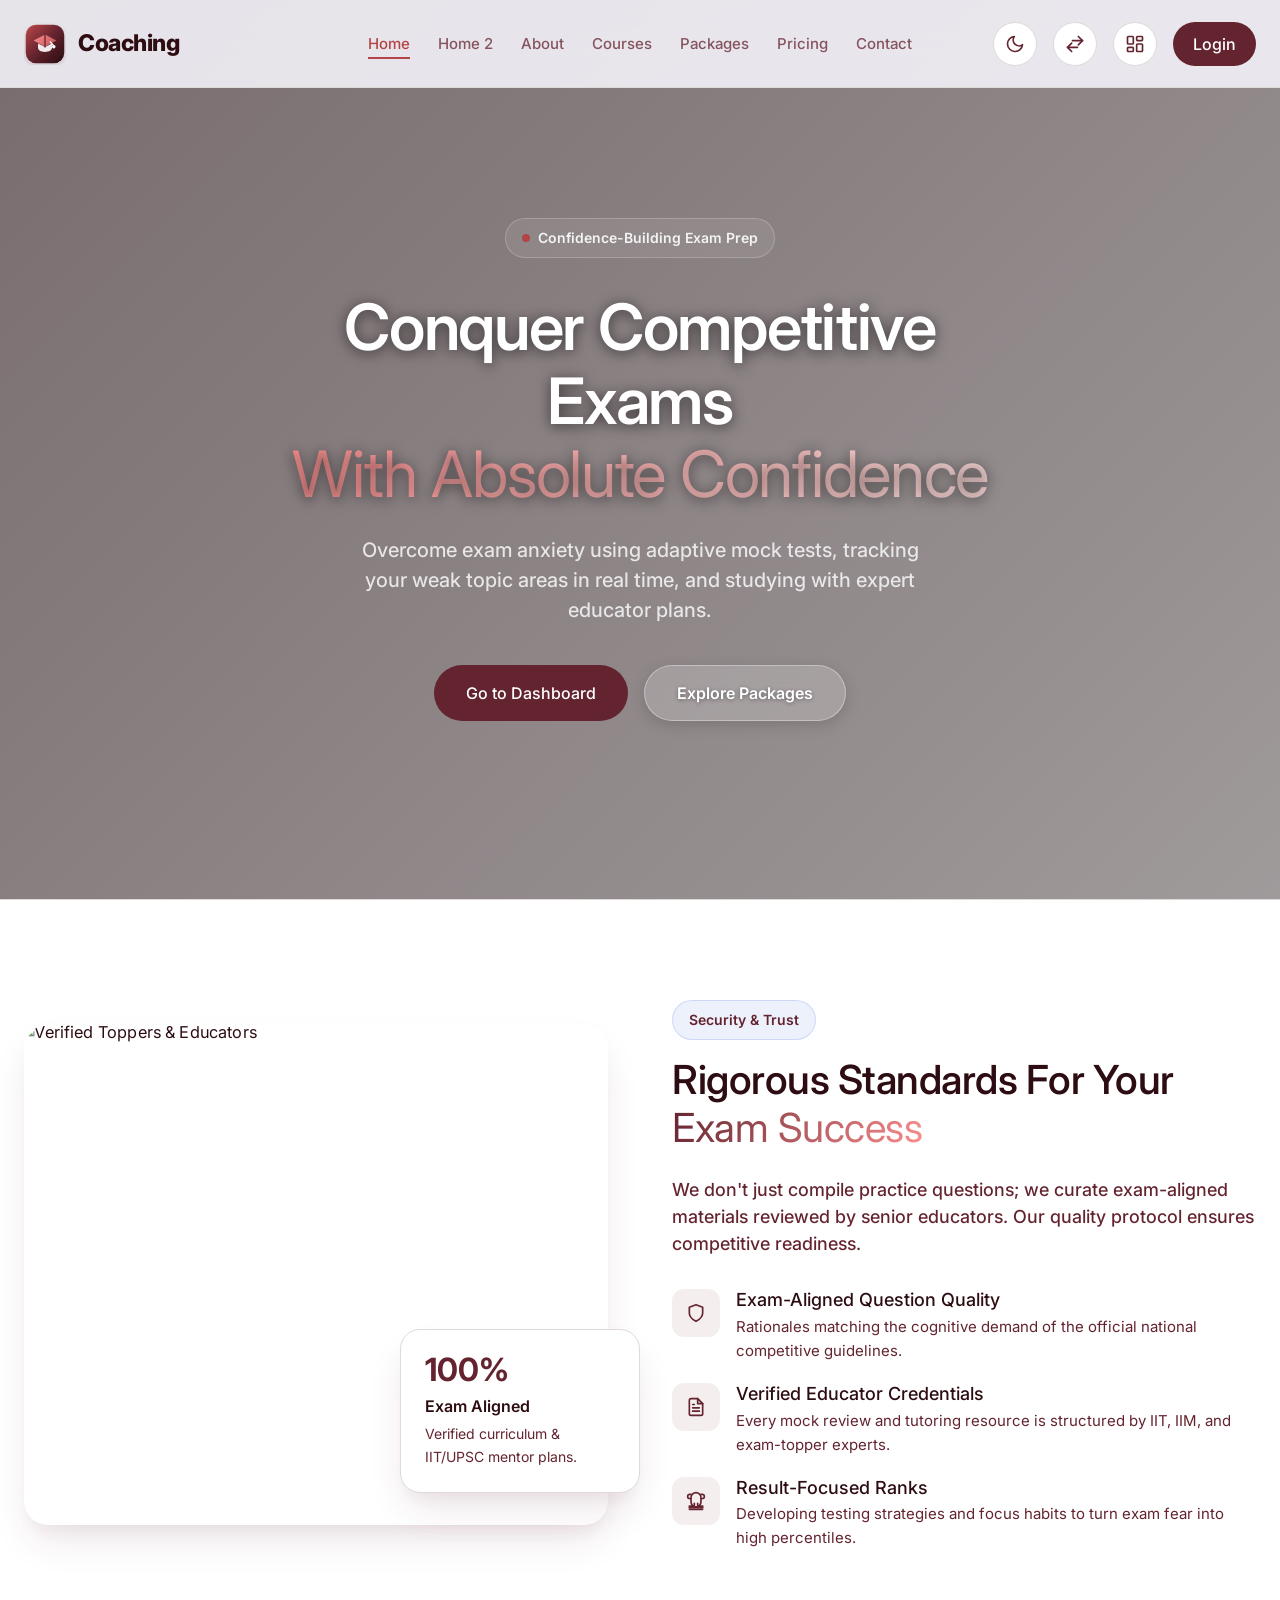
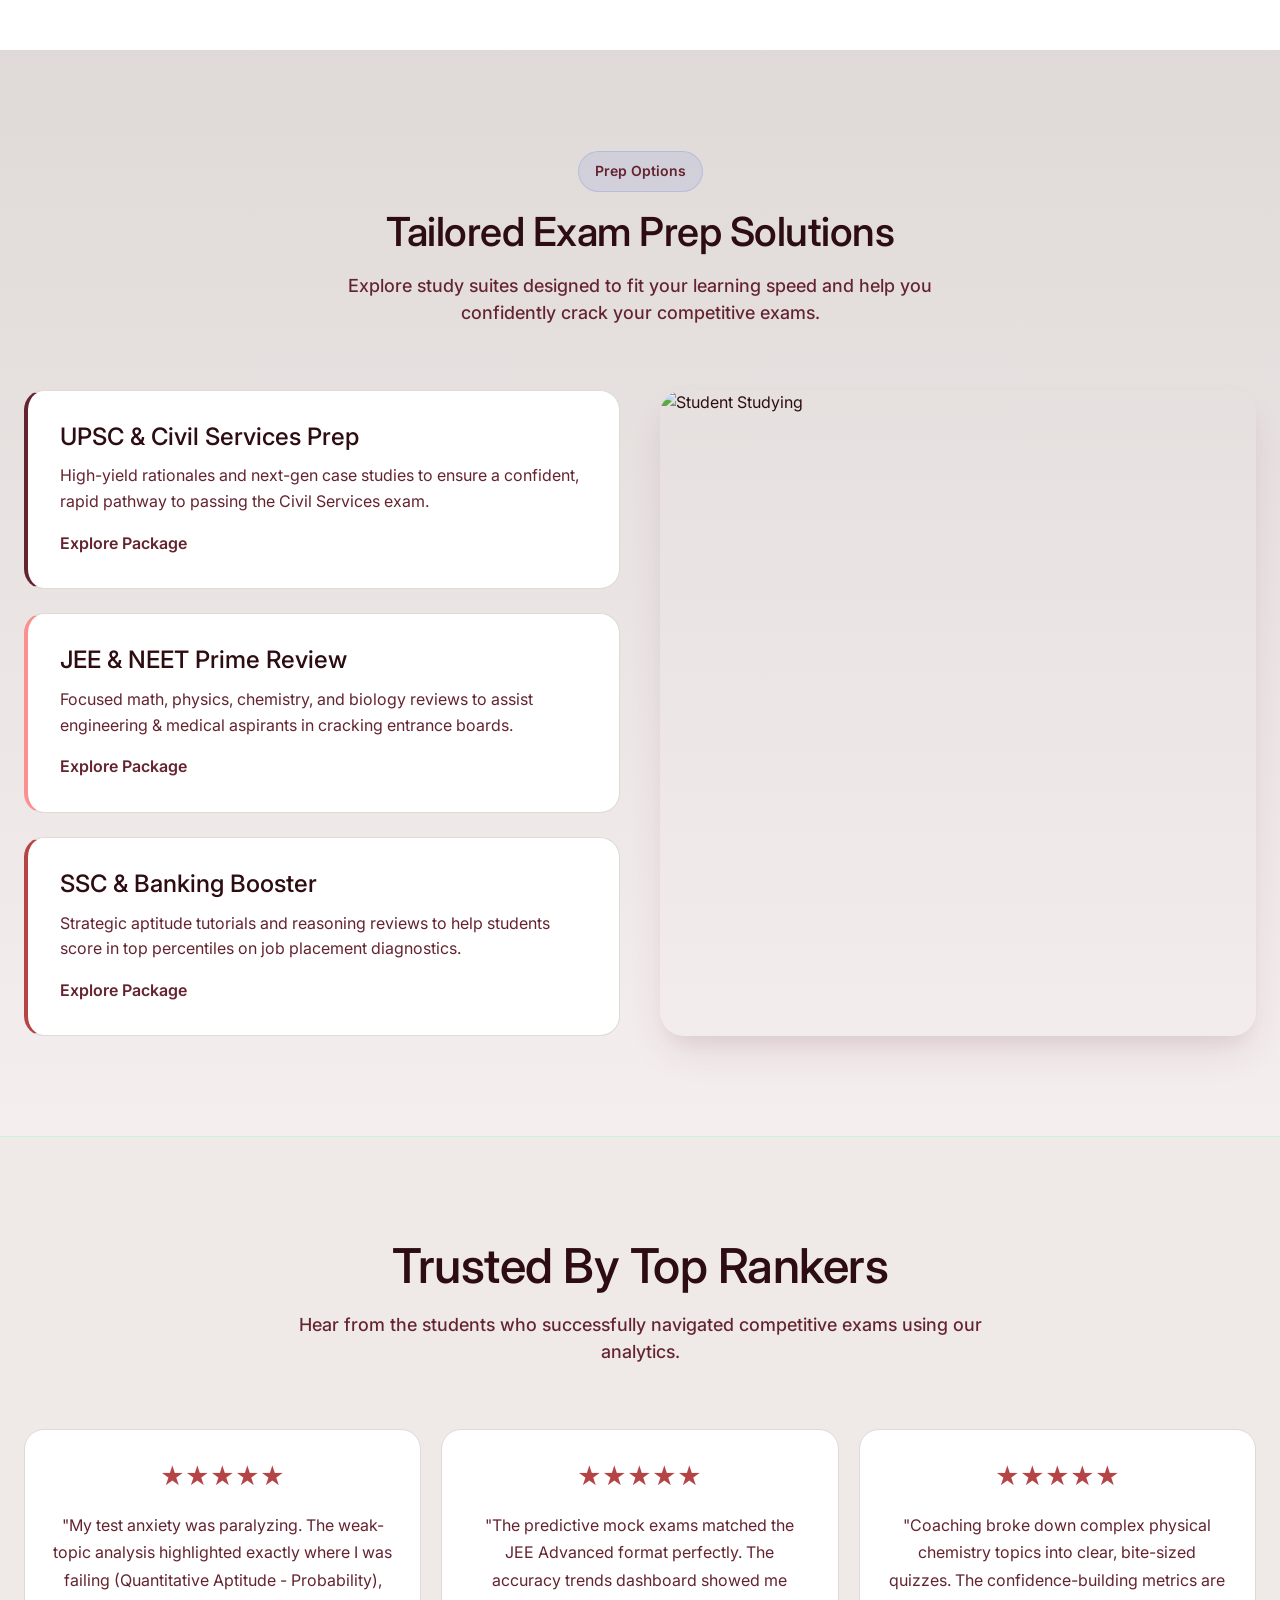
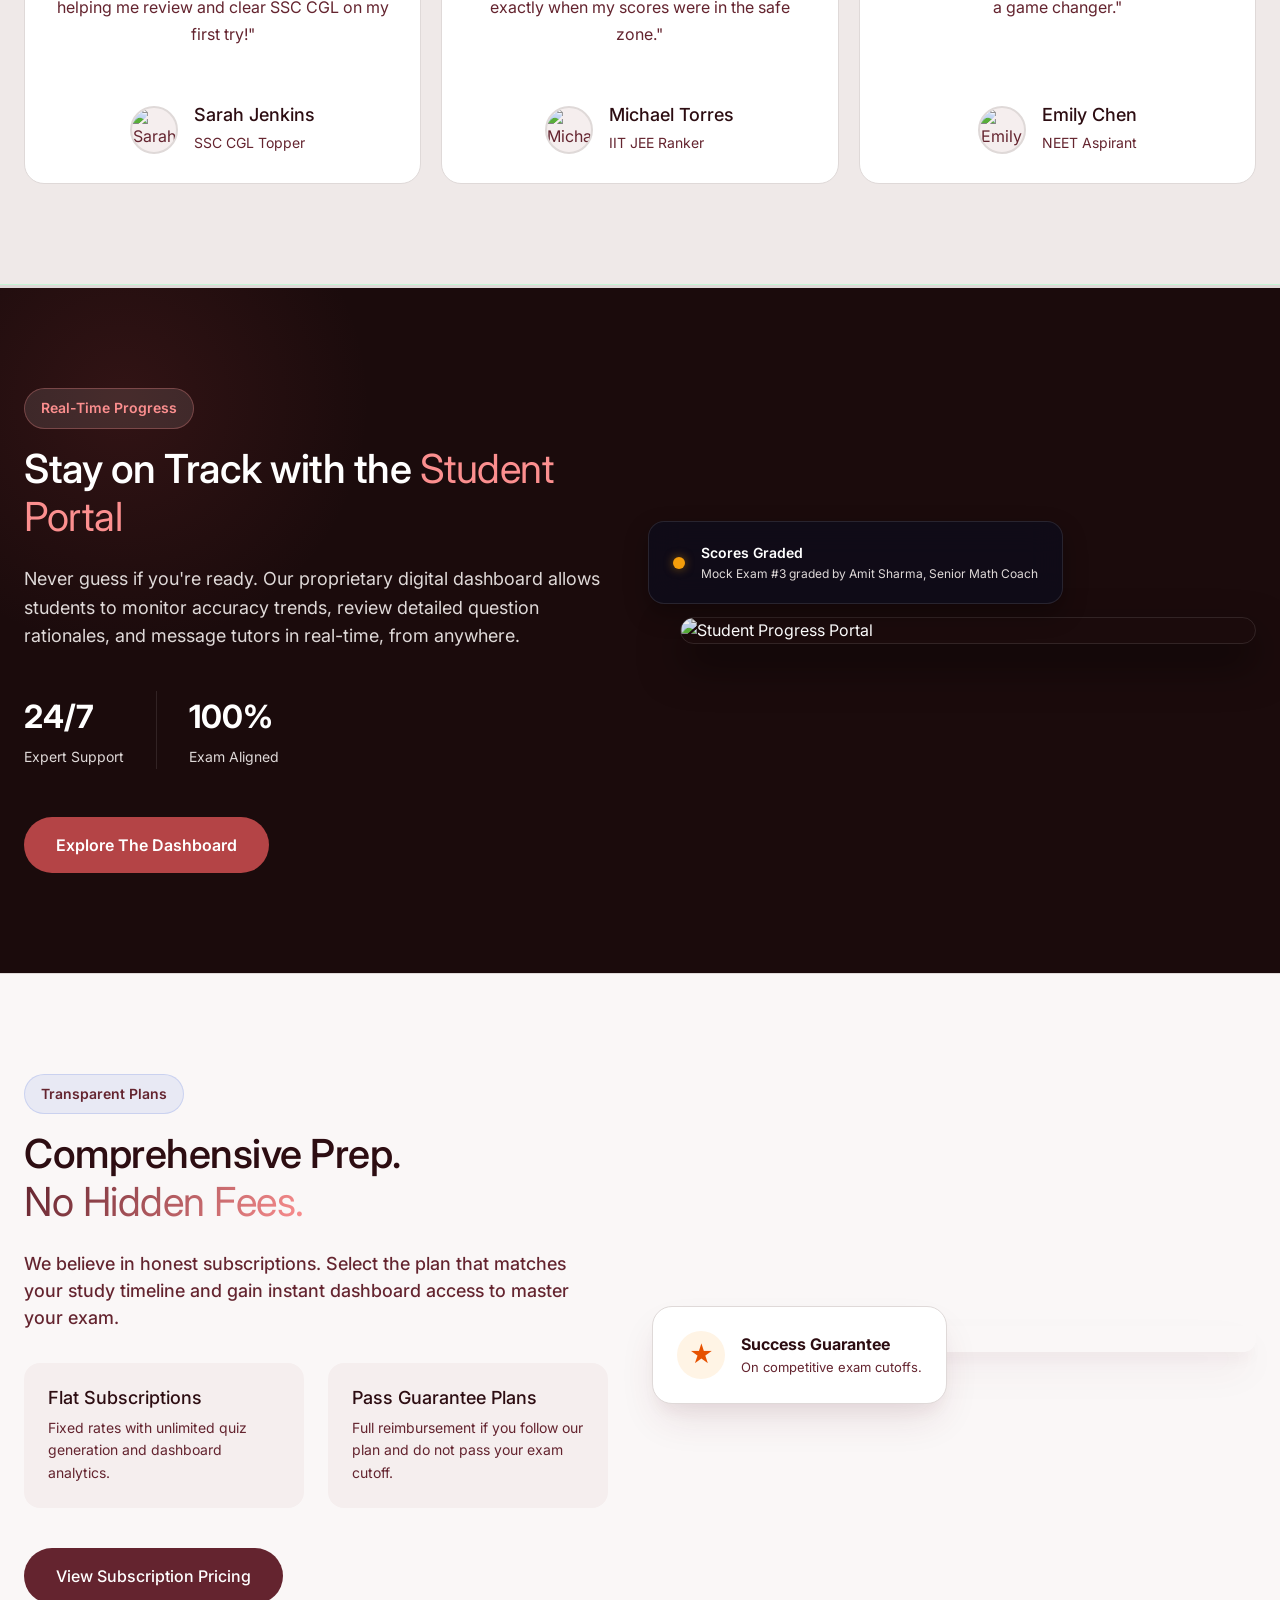
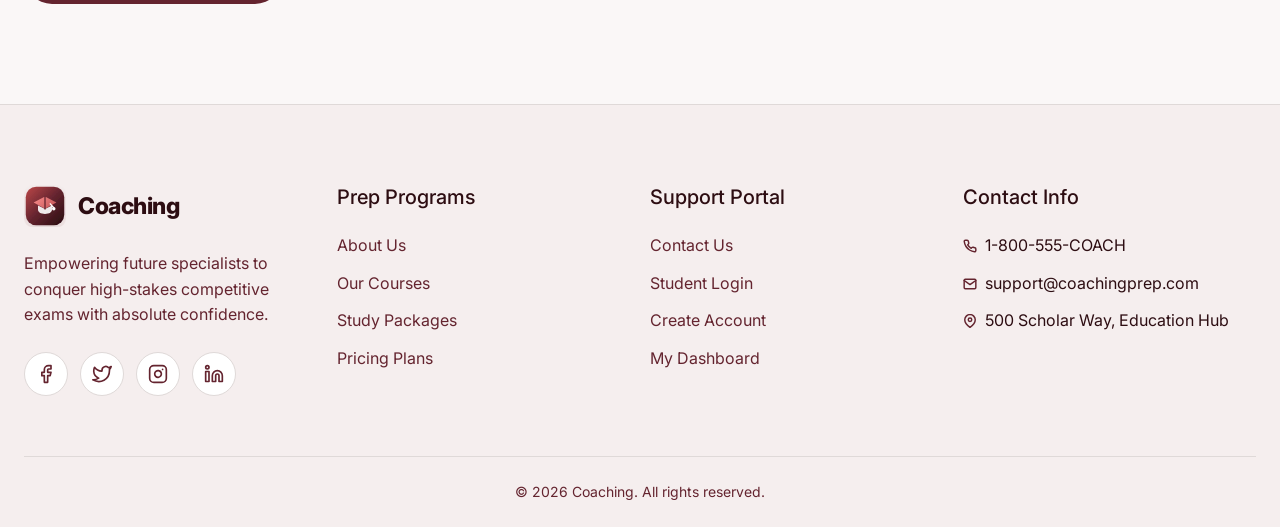
==== commit b0af90d7: "U" ====
--- a/index.html
+++ b/index.html
@@ -185,7 +185,7 @@
                     <p class="card-text" style="flex-grow: 1;">"My test anxiety was paralyzing. The weak-topic analysis highlighted exactly where I was failing (Quantitative Aptitude - Probability), helping me review and clear SSC CGL on my first try!"</p>
                     <div style="margin-top: 24px; display: flex; align-items: center; justify-content: center; gap: 16px; width: 100%;">
                         <div style="width: 48px; height: 48px; border-radius: 50%; background: var(--secondary-bg); display: flex; align-items: center; justify-content: center; color: var(--primary-accent); border: 2px solid var(--border-color); flex-shrink: 0;">
-                            <img src="https://ui-avatars.com/api/?name=Sarah+Jenkins&background=7C3AED&color=fff" alt="Sarah Jenkins" style="width: 100%; height: 100%; border-radius: 50%; object-fit: cover;">
+                            <img src="https://images.unsplash.com/photo-1494790108377-be9c29b29330?auto=format&fit=crop&w=150&h=150&q=80" alt="Sarah Jenkins" style="width: 100%; height: 100%; border-radius: 50%; object-fit: cover;">
                         </div>
                         <div style="text-align: left;">
                             <h4 style="font-size: 18px; margin-bottom: 4px;">Sarah Jenkins</h4>
@@ -198,7 +198,7 @@
                     <p class="card-text" style="flex-grow: 1;">"The predictive mock exams matched the JEE Advanced format perfectly. The accuracy trends dashboard showed me exactly when my scores were in the safe zone."</p>
                     <div style="margin-top: 24px; display: flex; align-items: center; justify-content: center; gap: 16px; width: 100%;">
                         <div style="width: 48px; height: 48px; border-radius: 50%; background: var(--secondary-bg); display: flex; align-items: center; justify-content: center; color: var(--primary-accent); border: 2px solid var(--border-color); flex-shrink: 0;">
-                            <img src="https://ui-avatars.com/api/?name=Michael+Torres&background=7C3AED&color=fff" alt="Michael Torres" style="width: 100%; height: 100%; border-radius: 50%; object-fit: cover;">
+                            <img src="https://images.unsplash.com/photo-1507003211169-0a1dd7228f2d?auto=format&fit=crop&w=150&h=150&q=80" alt="Michael Torres" style="width: 100%; height: 100%; border-radius: 50%; object-fit: cover;">
                         </div>
                         <div style="text-align: left;">
                             <h4 style="font-size: 18px; margin-bottom: 4px;">Michael Torres</h4>
@@ -211,7 +211,7 @@
                     <p class="card-text" style="flex-grow: 1;">"Coaching broke down complex physical chemistry topics into clear, bite-sized quizzes. The confidence-building metrics are a game changer."</p>
                     <div style="margin-top: 24px; display: flex; align-items: center; justify-content: center; gap: 16px; width: 100%;">
                         <div style="width: 48px; height: 48px; border-radius: 50%; background: var(--secondary-bg); display: flex; align-items: center; justify-content: center; color: var(--primary-accent); border: 2px solid var(--border-color); flex-shrink: 0;">
-                            <img src="https://ui-avatars.com/api/?name=Emily+Chen&background=7C3AED&color=fff" alt="Emily Chen" style="width: 100%; height: 100%; border-radius: 50%; object-fit: cover;">
+                            <img src="https://images.unsplash.com/photo-1438761681033-6461ffad8d80?auto=format&fit=crop&w=150&h=150&q=80" alt="Emily Chen" style="width: 100%; height: 100%; border-radius: 50%; object-fit: cover;">
                         </div>
                         <div style="text-align: left;">
                             <h4 style="font-size: 18px; margin-bottom: 4px;">Emily Chen</h4>
@@ -254,7 +254,7 @@
 
                 <!-- Visual Side -->
                 <div class="fade-up" style="position: relative; transition-delay: 0.2s;">
-                    <img src="assets/images/digital_care_portal.png" alt="Student Progress Portal" style="width: 100%; border-radius: 24px; box-shadow: 0 20px 40px rgba(0,0,0,0.5); border: 1px solid rgba(255,255,255,0.1);">
+                    <img src="https://successfulstudyskills4students.com/wp-content/uploads/2026/02/AI-study-tools-for-students-student-studying-with-ai-1024x585.jpeg" alt="Student Progress Portal" style="width: 100%; border-radius: 24px; box-shadow: 0 20px 40px rgba(0,0,0,0.5); border: 1px solid rgba(255,255,255,0.1);">
                     
                     <!-- Floating UI Element -->
                     <div class="floating-badge-left" style="position: absolute; bottom: 40px; left: -32px; background: rgba(15,12,27,0.85); backdrop-filter: blur(16px); padding: 20px 24px; border-radius: 16px; border: 1px solid rgba(255,255,255,0.1); display: flex; align-items: center; gap: 16px; box-shadow: 0 10px 25px rgba(0,0,0,0.3);">
--- a/assets/css/style.css
+++ b/assets/css/style.css
@@ -310,14 +310,34 @@
 .nav-links a {
     text-decoration: none;
     color: var(--text-secondary);
-    font-weight: 480;
+    opacity: 0.75;
+    font-weight: 500;
     font-size: 15px;
     transition: var(--transition);
+    position: relative;
+    padding: 6px 0;
+}
+
+.nav-links a::after {
+    content: '';
+    position: absolute;
+    bottom: 0;
+    left: 0;
+    width: 0;
+    height: 2px;
+    background-color: var(--secondary-accent);
+    transition: var(--transition);
 }
 
 .nav-links a:hover,
 .nav-links a.active {
-    color: var(--primary-accent);
+    color: var(--secondary-accent);
+    opacity: 1;
+}
+
+.nav-links a:hover::after,
+.nav-links a.active::after {
+    width: 100%;
 }
 
 .nav-actions {
@@ -467,6 +487,23 @@
         align-items: flex-start;
     }
 
+    .nav-links a {
+        padding-left: 12px !important;
+        border-left: 2px solid transparent;
+        transition: var(--transition);
+        width: 100%;
+    }
+
+    .nav-links a:hover,
+    .nav-links a.active {
+        border-left-color: var(--secondary-accent) !important;
+        padding-left: 16px !important;
+    }
+
+    .nav-links a::after {
+        display: none !important;
+    }
+
     .nav-actions {
         display: grid;
         grid-template-columns: max-content max-content max-content;
@@ -907,15 +944,20 @@
 }
 
 .btn-glass {
-    background: rgba(0, 0, 0, 0.03);
-    border: 1px solid rgba(0, 0, 0, 0.1);
-    color: var(--text-primary);
-    backdrop-filter: blur(10px);
+    background: rgba(255, 255, 255, 0.18) !important;
+    border: 1px solid rgba(255, 255, 255, 0.35) !important;
+    color: #FFFFFF !important;
+    font-weight: 600 !important;
+    backdrop-filter: blur(12px);
+    -webkit-backdrop-filter: blur(12px);
+    text-shadow: 0 1px 4px rgba(0, 0, 0, 0.4);
+    box-shadow: 0 4px 15px rgba(0, 0, 0, 0.15);
 }
 
 [data-theme="dark"] .btn-glass {
-    background: rgba(255, 255, 255, 0.05);
-    border: 1px solid rgba(255, 255, 255, 0.1);
+    background: rgba(255, 255, 255, 0.15) !important;
+    border: 1px solid rgba(255, 255, 255, 0.30) !important;
+    color: #FFFFFF !important;
 }
 
 .btn-glass:hover {
@@ -1440,6 +1482,13 @@
 
 .footer-links li {
     margin-bottom: 12px;
+    display: flex;
+    align-items: flex-start;
+}
+
+.footer-links li svg {
+    flex-shrink: 0;
+    margin-top: 6px;
 }
 
 .footer-links a {
@@ -1635,11 +1684,11 @@
 }
 
 /* ============================================================
-   MOBILE (<= 360px) HERO IMAGE LAYOUT
+   MOBILE (<= 368px) HERO IMAGE LAYOUT
    The image is lifted out of absolute positioning so it
    renders as a normal block element below the text/CTAs.
    ============================================================ */
-@media (max-width: 360px) {
+@media (max-width: 368px) {
     .hero-premium {
         min-height: auto;
         padding-bottom: 32px;
@@ -1714,18 +1763,18 @@
     background-repeat: no-repeat;
 }
 
-/* Dark overlay — hidden by default, shown at ≥361px */
+/* Dark overlay — lighter, subtle gradient fade for crisp background image visibility */
 .hero-bg-overlay {
-    display: none;
+    display: block;
     position: absolute;
     inset: 0;
-    background: linear-gradient(135deg, rgba(45, 13, 18, 0.85) 0%, rgba(27, 11, 12, 0.70) 100%);
+    background: linear-gradient(135deg, rgba(25, 6, 10, 0.58) 0%, rgba(12, 3, 5, 0.38) 100%);
     z-index: 1;
     pointer-events: none;
 }
 
-/* ≥361px: Activate full-screen background mode */
-@media (min-width: 361px) {
+/* ≥369px: Activate full-screen background mode */
+@media (min-width: 369px) {
 
     /* Show the overlay */
     .hero-has-bg .hero-bg-overlay {
@@ -1742,19 +1791,10 @@
         display: none !important;
     }
 
-    /* White headline on dark overlay */
+    /* White headline on dark overlay with text shadow for crisp contrast */
     .hero-has-bg .hero-premium-content h1 {
         color: #FFFFFF;
-    }
-
-    /* highlighted span — bright blush pink/soft rose on dark bg */
-    .hero-has-bg .text-highlight,
-    .page-hero .text-highlight {
-        background: linear-gradient(120deg, #FC8F8F, #FFDFDF) !important;
-        -webkit-background-clip: text !important;
-        background-clip: text !important;
-        -webkit-text-fill-color: transparent !important;
-        color: transparent !important;
+        text-shadow: 0 2px 14px rgba(0, 0, 0, 0.6);
     }
 
     /* Subheading becomes soft white */
@@ -1769,17 +1809,21 @@
         color: rgba(255, 255, 255, 0.90);
     }
 
-    /* Glass button readable on dark background */
-    .hero-has-bg .btn-glass {
-        background: rgba(255, 255, 255, 0.10);
-        border-color: rgba(255, 255, 255, 0.30);
-        color: #FFFFFF;
-    }
-
-    .hero-has-bg .btn-glass:hover {
+    /* Glass button high contrast readable on dark/faded background */
+    .hero-has-bg .btn-glass,
+    .hero-premium .btn-glass {
+        background: rgba(255, 255, 255, 0.18) !important;
+        border: 1px solid rgba(255, 255, 255, 0.35) !important;
+        color: #FFFFFF !important;
+        text-shadow: 0 1px 4px rgba(0, 0, 0, 0.4);
+    }
+
+    .hero-has-bg .btn-glass:hover,
+    .hero-premium .btn-glass:hover {
         background: var(--primary-accent) !important;
         color: #FFFFFF !important;
         border-color: var(--primary-accent) !important;
+        box-shadow: 0 8px 25px rgba(180, 68, 70, 0.4) !important;
     }
 }
 
@@ -2116,7 +2160,7 @@
 .page-hero-overlay {
     position: absolute;
     inset: 0;
-    background: linear-gradient(135deg, rgba(45, 13, 18, 0.85) 0%, rgba(27, 11, 12, 0.70) 100%);
+    background: linear-gradient(135deg, rgba(25, 6, 10, 0.58) 0%, rgba(12, 3, 5, 0.38) 100%);
     z-index: 1;
     pointer-events: none;
 }
@@ -2244,15 +2288,15 @@
     }
 }
 
-/* At >= 361px: image is section background; separate visual block is hidden */
-@media (min-width: 361px) {
+/* At >= 369px: image is section background; separate visual block is hidden */
+@media (min-width: 369px) {
     .page-hero-visual {
         display: none !important;
     }
 }
 
-/* At <= 360px: remove section background image/overlay and show separate image block below content */
-@media (max-width: 360px) {
+/* At <= 368px: remove section background image/overlay and show separate image block below content */
+@media (max-width: 368px) {
     .page-hero {
         margin-top: 88px;
         background-image: none !important;
@@ -2262,32 +2306,48 @@
     }
 
     .page-hero-overlay {
-        display: none !important;
-    }
-
-    .page-hero h1 {
-        color: var(--text-primary);
+        display: block !important;
+        background: linear-gradient(135deg, rgba(30, 8, 12, 0.90) 0%, rgba(18, 5, 8, 0.82) 100%);
+    }
+
+    .hero-has-bg .text-highlight,
+    .page-hero .text-highlight,
+    .hero-premium .text-highlight {
+        background: linear-gradient(120deg, #FC8F8F, #FFDFDF) !important;
+        -webkit-background-clip: text !important;
+        background-clip: text !important;
+        -webkit-text-fill-color: transparent !important;
+        color: transparent !important;
+    }
+
+    .page-hero h1,
+    .hero-premium h1 {
+        color: #FFFFFF !important;
         font-size: 28px;
-    }
-
-    .page-hero .subheading {
-        color: var(--text-secondary);
+        text-shadow: 0 2px 14px rgba(0, 0, 0, 0.7) !important;
+    }
+
+    .page-hero .subheading,
+    .hero-premium .subheading {
+        color: rgba(255, 255, 255, 0.92) !important;
         font-size: 14px;
         margin-bottom: 20px;
-    }
-
-    .page-hero .badge-premium {
-        background: var(--card-bg);
-        border: 1px solid var(--border-color);
-        color: var(--text-primary);
+        text-shadow: 0 1px 10px rgba(0, 0, 0, 0.6) !important;
+    }
+
+    .page-hero .badge-premium,
+    .hero-premium .badge-premium {
+        background: rgba(255, 255, 255, 0.15) !important;
+        border: 1px solid rgba(255, 255, 255, 0.30) !important;
+        color: #FFFFFF !important;
     }
 
     .page-hero-stats {
-        border-top: 1px solid var(--border-color);
+        border-top: 1px solid rgba(255, 255, 255, 0.15);
     }
 
     .page-hero-stat-item {
-        color: var(--text-primary);
+        color: rgba(255, 255, 255, 0.90) !important;
         font-size: 13px;
     }
 
@@ -2314,4 +2374,70 @@
         object-fit: cover;
         border-radius: 20px;
     }
+}
+
+/* Tutor Quality Section Alignment */
+.tutor-quality-item {
+    display: flex;
+    gap: 24px;
+    align-items: flex-start;
+}
+
+.tutor-quality-number {
+    font-size: 40px;
+    font-weight: 700;
+    color: var(--primary-accent);
+    line-height: 1;
+    margin-top: -2px;
+}
+
+@media (max-width: 768px) {
+    .tutor-quality-card {
+        padding: 24px !important;
+    }
+    .tutor-quality-item {
+        gap: 16px !important;
+    }
+}
+
+@media (max-width: 368px) {
+    .tutor-quality-card {
+        padding: 16px !important;
+    }
+    .tutor-quality-item {
+        gap: 12px !important;
+    }
+    .tutor-quality-number {
+        font-size: 32px !important;
+    }
+}
+
+/* Mission & Values Section Image Responsive Rules */
+.mission-img {
+    border-radius: 24px;
+    width: 100% !important;
+    height: 360px !important;
+    object-fit: cover !important;
+}
+
+@media (max-width: 1200px) and (min-width: 993px) {
+    .mission-img {
+        height: 260px !important;
+    }
+}
+
+@media (max-width: 992px) and (min-width: 600px) {
+    .mission-img {
+        width: 100% !important;
+        max-width: 100% !important;
+        height: 420px !important;
+        margin-bottom: 24px;
+    }
+}
+
+@media (max-width: 599px) {
+    .mission-img {
+        width: 100% !important;
+        height: 280px !important;
+    }
 }
--- a/assets/css/rtl.css
+++ b/assets/css/rtl.css
@@ -119,7 +119,7 @@
 /* ===========================
    Mobile Nav Menu
    =========================== */
-@media (max-width: 1024px) {
+@media (max-width: 768px) {
     [dir="rtl"] .nav-menu {
         right: auto;
         left: 0;
@@ -152,3 +152,85 @@
     right: auto;
     left: 24px;
 }
+
+/* ===========================
+   RTL Mobile Link Highlights
+   =========================== */
+@media (max-width: 768px) {
+    [dir="rtl"] .nav-links a {
+        padding-left: 0 !important;
+        padding-right: 12px !important;
+        border-left: none !important;
+        border-right: 2px solid transparent !important;
+        text-align: right;
+    }
+    [dir="rtl"] .nav-links a:hover,
+    [dir="rtl"] .nav-links a.active {
+        border-right-color: var(--secondary-accent) !important;
+        padding-right: 16px !important;
+        padding-left: 0 !important;
+    }
+}
+
+/* ===========================
+   Packages Page & Card Lists RTL Fixes
+   =========================== */
+[dir="rtl"] .package-card-icon {
+    margin-right: 0 !important;
+    margin-left: auto !important;
+}
+
+[dir="rtl"] .card ul {
+    direction: ltr !important;
+    margin-left: auto !important;
+    margin-right: 0 !important;
+    width: fit-content !important;
+    padding-left: 0 !important;
+    display: flex !important;
+    flex-direction: column !important;
+    align-items: flex-end !important;
+}
+
+[dir="rtl"] .card ul li {
+    direction: ltr !important;
+    text-align: right !important;
+    justify-content: flex-end !important;
+}
+
+/* ===========================
+   Footer Contact Info RTL Spacing
+   =========================== */
+[dir="rtl"] .footer-links li svg {
+    margin-right: 0 !important;
+    margin-left: 8px !important;
+}
+
+/* ===========================
+   Packages Cards RTL Overlap Fixes
+   =========================== */
+[dir="rtl"] .top-right-decor {
+    right: auto !important;
+    left: -30px !important;
+}
+
+[dir="rtl"] .bottom-left-decor {
+    left: auto !important;
+    right: -30px !important;
+}
+
+[dir="rtl"] .card .badge-premium {
+    right: auto !important;
+    left: 32px !important;
+}
+
+/* ===========================
+   Courses Page Blueprint Section
+   =========================== */
+[dir="rtl"] .step-bg-num {
+    right: auto !important;
+    left: 24px !important;
+}
+
+[dir="rtl"] .premium-step-card:hover .step-bg-num {
+    transform: scale(1.05) translate(4px, 4px) !important;
+}
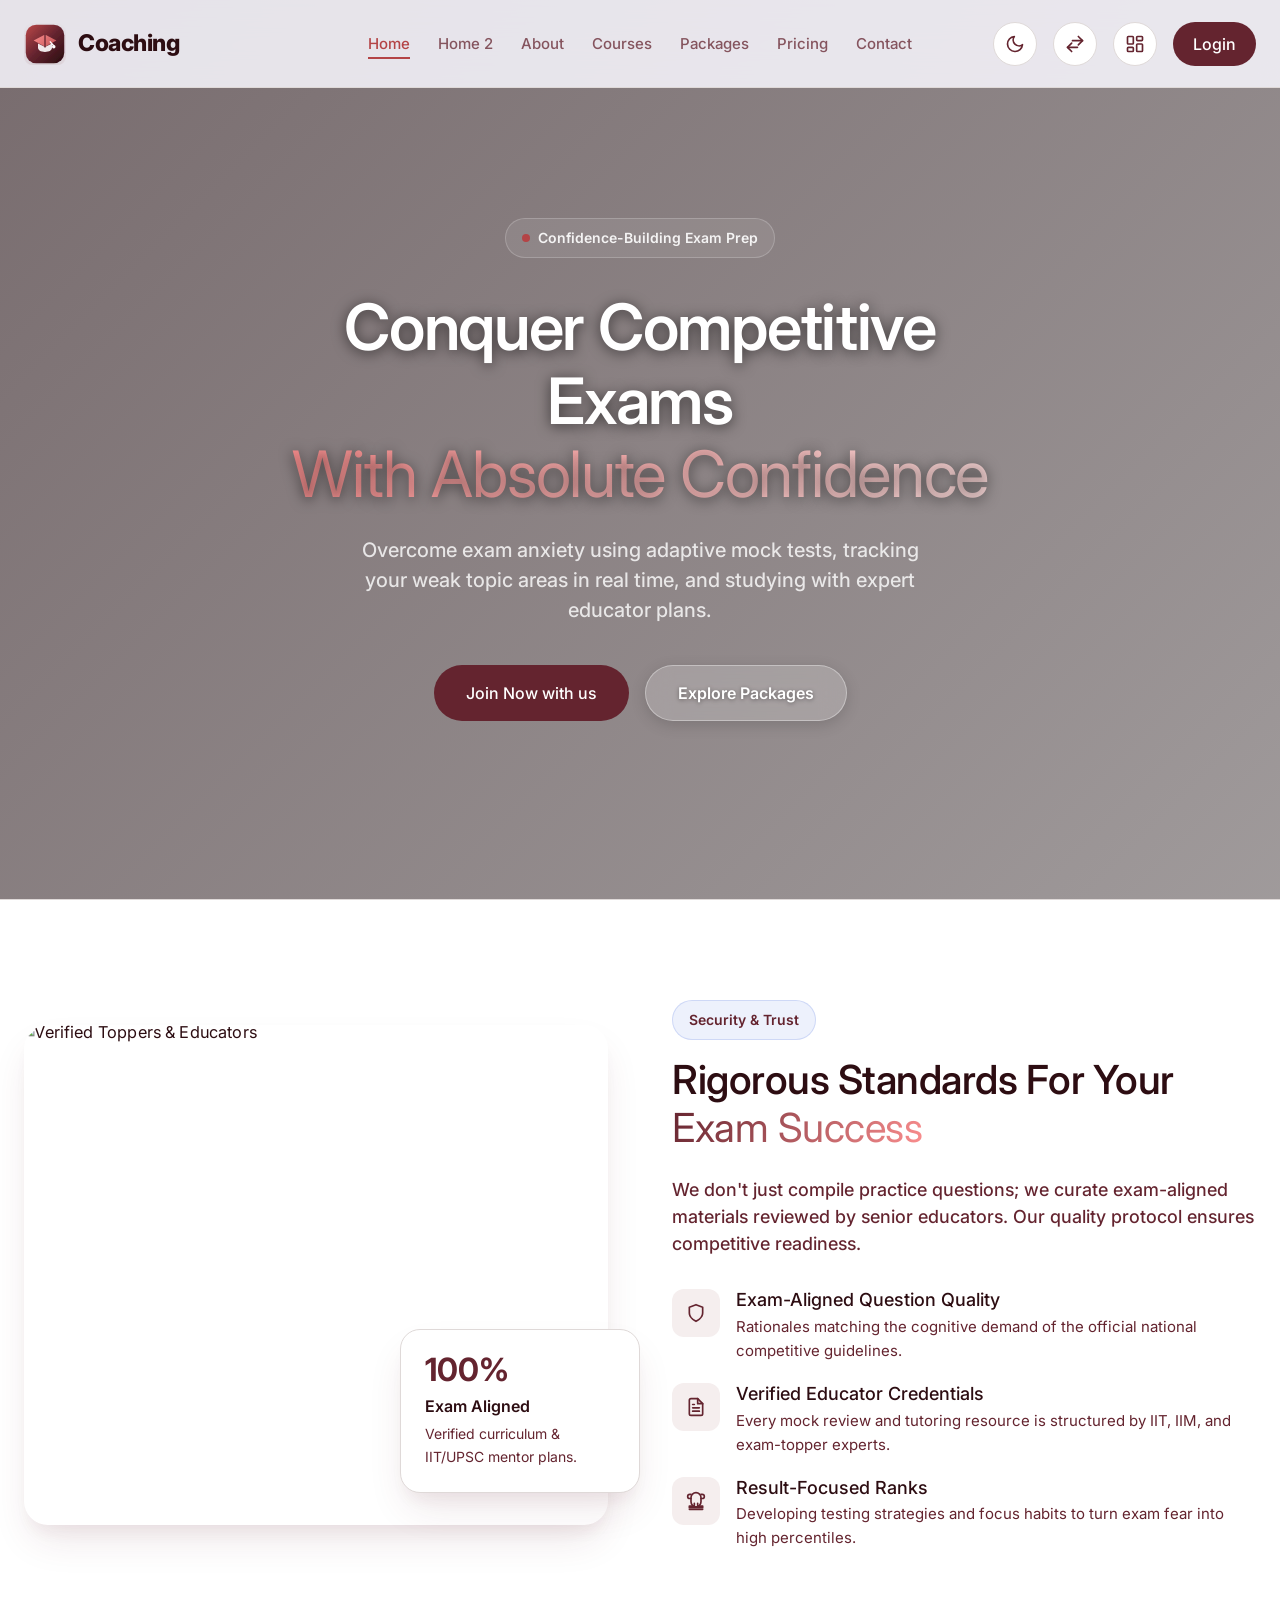
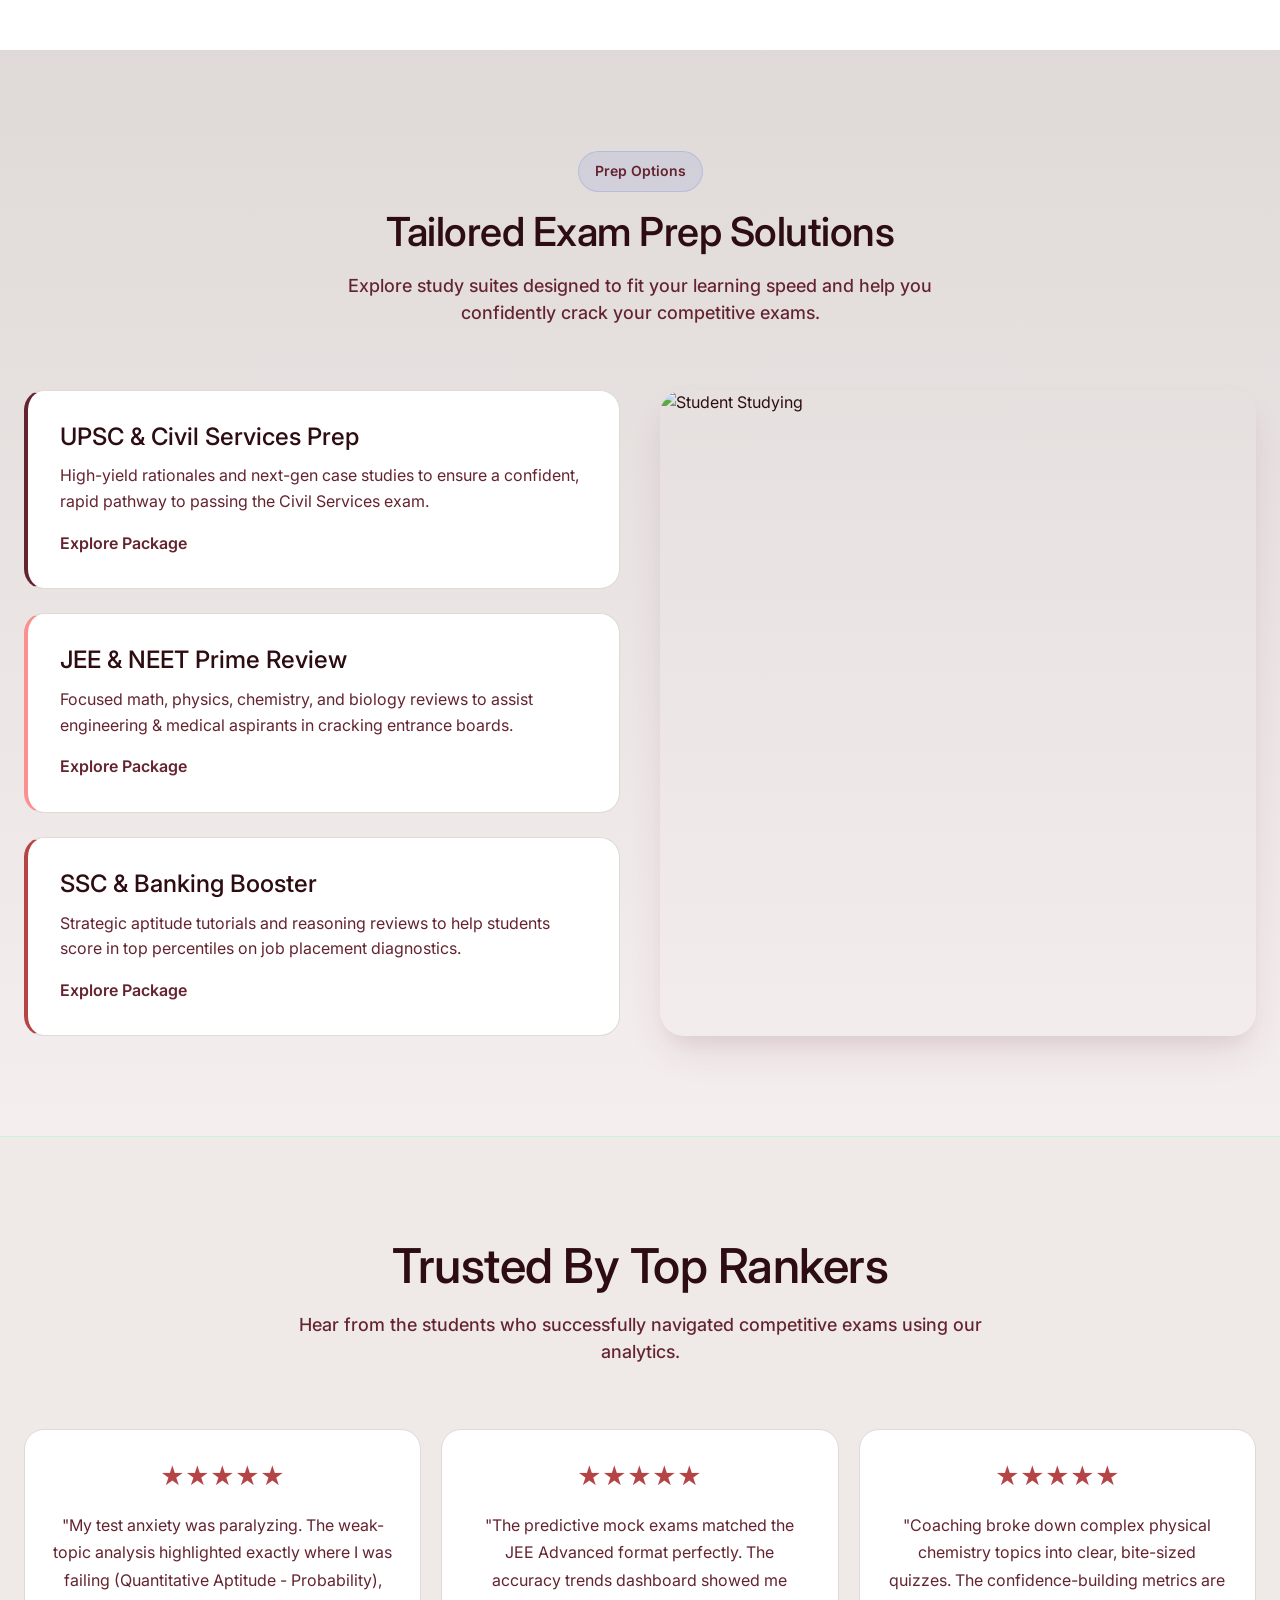
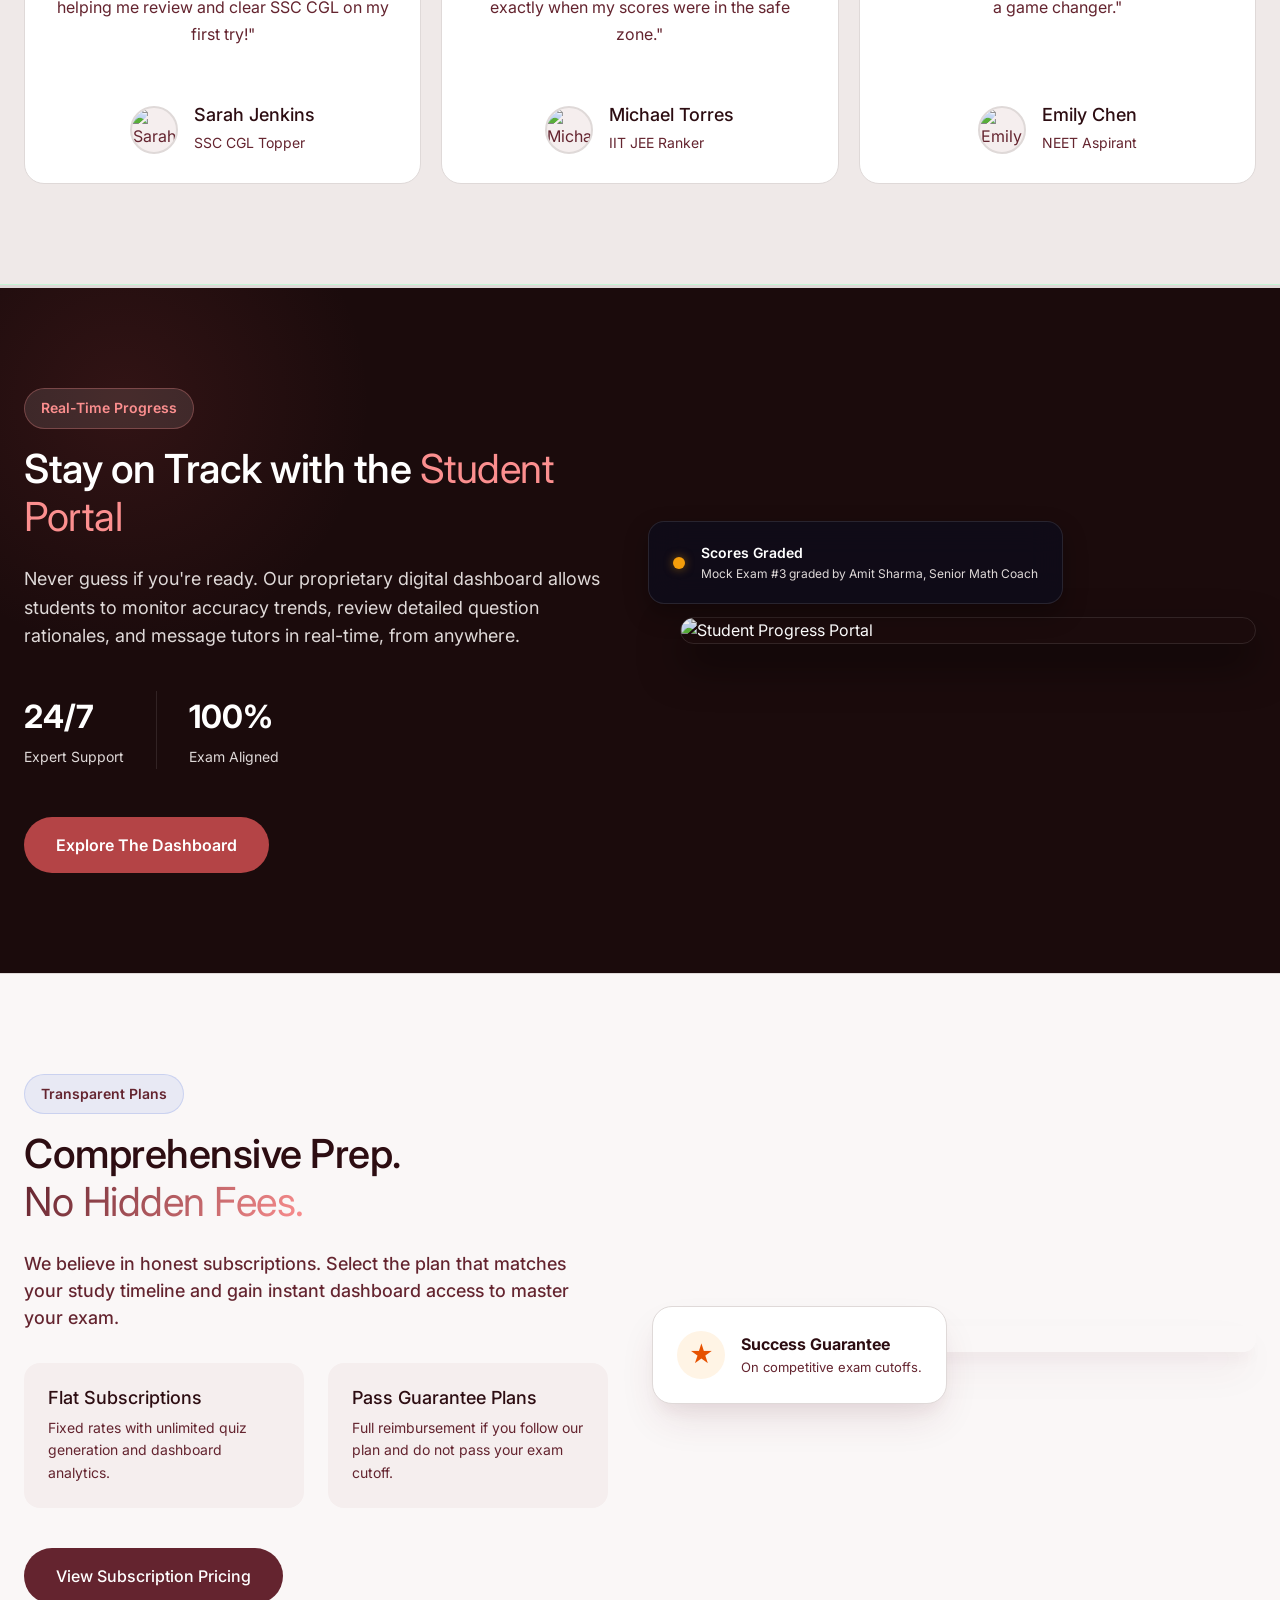
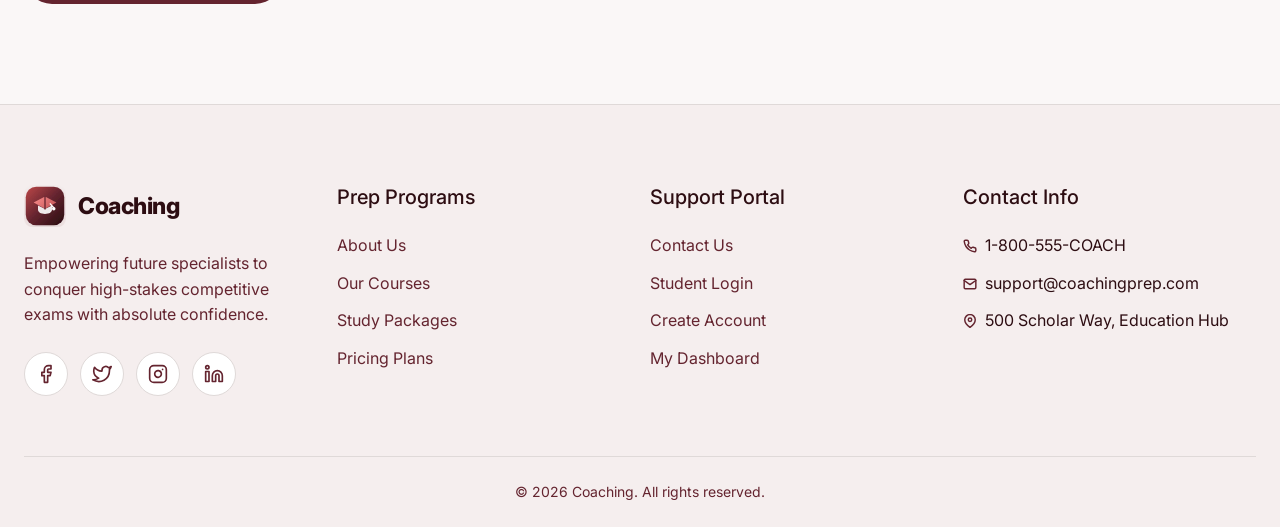
==== commit e8006d15: "U" ====
--- a/index.html
+++ b/index.html
@@ -63,7 +63,7 @@
                     </p>
                     
                     <div class="hero-premium-actions" style="transition-delay: 0.2s;">
-                        <a href="dashboard.html" class="btn btn-primary" style="height: 56px; padding: 0 32px; font-size: 16px;">Go to Dashboard</a>
+                        <a href="dashboard.html" class="btn btn-primary" style="height: 56px; padding: 0 32px; font-size: 16px;">Join Now with us</a>
                         <a href="study-packages.html" class="btn btn-glass" style="height: 56px; padding: 0 32px; font-size: 16px; display: inline-flex; align-items: center; justify-content: center; border-radius: 50px; text-decoration: none; font-weight: 500;">Explore Packages</a>
                     </div>
                 </div>
--- a/assets/css/style.css
+++ b/assets/css/style.css
@@ -1827,8 +1827,8 @@
     }
 }
 
-/* ≤360px: Remove background-image entirely, let the <img> block show */
-@media (max-width: 360px) {
+/* ≤368px: Remove background-image entirely, let the <img> block show */
+@media (max-width: 368px) {
     .hero-has-bg {
         background-image: none !important;
     }
@@ -2030,10 +2030,10 @@
 /* 3. Study Packages: Horizontal scrollbar for Package Comparison */
 .table-responsive {
     width: 100%;
-    overflow-x: scroll !important;
+    overflow-x: auto !important;
     -webkit-overflow-scrolling: touch;
-    scrollbar-width: auto !important;
-    scrollbar-color: var(--primary-accent) #e6f7f1 !important;
+    scrollbar-width: auto;
+    scrollbar-color: var(--primary-accent) #e6f7f1;
 }
 
 /* Custom Scrollbar for Package Comparison on small viewports */
@@ -2300,20 +2300,28 @@
     .page-hero {
         margin-top: 88px;
         background-image: none !important;
-        background-color: var(--primary-bg);
+        background-color: var(--primary-bg) !important;
         padding-top: 24px;
         padding-bottom: 32px;
     }
 
     .page-hero-overlay {
-        display: block !important;
-        background: linear-gradient(135deg, rgba(30, 8, 12, 0.90) 0%, rgba(18, 5, 8, 0.82) 100%);
+        display: none !important;
+    }
+
+    .hero-has-bg {
+        background-image: none !important;
+        background-color: var(--primary-bg) !important;
+    }
+
+    .hero-bg-overlay {
+        display: none !important;
     }
 
     .hero-has-bg .text-highlight,
     .page-hero .text-highlight,
     .hero-premium .text-highlight {
-        background: linear-gradient(120deg, #FC8F8F, #FFDFDF) !important;
+        background: linear-gradient(120deg, var(--primary-accent), var(--secondary-accent)) !important;
         -webkit-background-clip: text !important;
         background-clip: text !important;
         -webkit-text-fill-color: transparent !important;
@@ -2322,32 +2330,57 @@
 
     .page-hero h1,
     .hero-premium h1 {
-        color: #FFFFFF !important;
+        color: var(--text-primary) !important;
         font-size: 28px;
-        text-shadow: 0 2px 14px rgba(0, 0, 0, 0.7) !important;
+        text-shadow: none !important;
     }
 
     .page-hero .subheading,
     .hero-premium .subheading {
-        color: rgba(255, 255, 255, 0.92) !important;
+        color: var(--text-secondary) !important;
         font-size: 14px;
         margin-bottom: 20px;
-        text-shadow: 0 1px 10px rgba(0, 0, 0, 0.6) !important;
+        text-shadow: none !important;
     }
 
     .page-hero .badge-premium,
     .hero-premium .badge-premium {
+        background: rgba(180, 68, 70, 0.1) !important;
+        border: 1px solid rgba(180, 68, 70, 0.2) !important;
+        color: var(--primary-accent) !important;
+    }
+
+    [data-theme="dark"] .page-hero .badge-premium,
+    [data-theme="dark"] .hero-premium .badge-premium {
+        background: rgba(252, 143, 143, 0.15) !important;
+        border: 1px solid rgba(252, 143, 143, 0.3) !important;
+        color: var(--primary-accent) !important;
+    }
+
+    .hero-premium .btn-glass,
+    .hero-has-bg .btn-glass {
+        background: transparent !important;
+        border: 2px solid var(--primary-accent) !important;
+        color: var(--primary-accent) !important;
+        text-shadow: none !important;
+        box-shadow: none !important;
+    }
+
+    [data-theme="dark"] .hero-premium .btn-glass,
+    [data-theme="dark"] .hero-has-bg .btn-glass {
         background: rgba(255, 255, 255, 0.15) !important;
-        border: 1px solid rgba(255, 255, 255, 0.30) !important;
+        border: 1px solid rgba(255, 255, 255, 0.3) !important;
         color: #FFFFFF !important;
+        text-shadow: 0 1px 4px rgba(0, 0, 0, 0.4) !important;
+        box-shadow: 0 4px 15px rgba(0, 0, 0, 0.15) !important;
     }
 
     .page-hero-stats {
-        border-top: 1px solid rgba(255, 255, 255, 0.15);
+        border-top: 1px solid var(--border-color) !important;
     }
 
     .page-hero-stat-item {
-        color: rgba(255, 255, 255, 0.90) !important;
+        color: var(--text-secondary) !important;
         font-size: 13px;
     }
 
--- a/assets/css/dark-mode.css
+++ b/assets/css/dark-mode.css
@@ -75,3 +75,12 @@
 [data-theme="dark"] img {
     opacity: 0.9;
 }
+
+/* Invert calendar/time picker indicators in dark mode for better visibility */
+[data-theme="dark"] input[type="date"]::-webkit-calendar-picker-indicator,
+[data-theme="dark"] input[type="time"]::-webkit-calendar-picker-indicator,
+[data-theme="dark"] input[type="month"]::-webkit-calendar-picker-indicator {
+    filter: invert(1) brightness(1.2);
+    cursor: pointer;
+}
+
